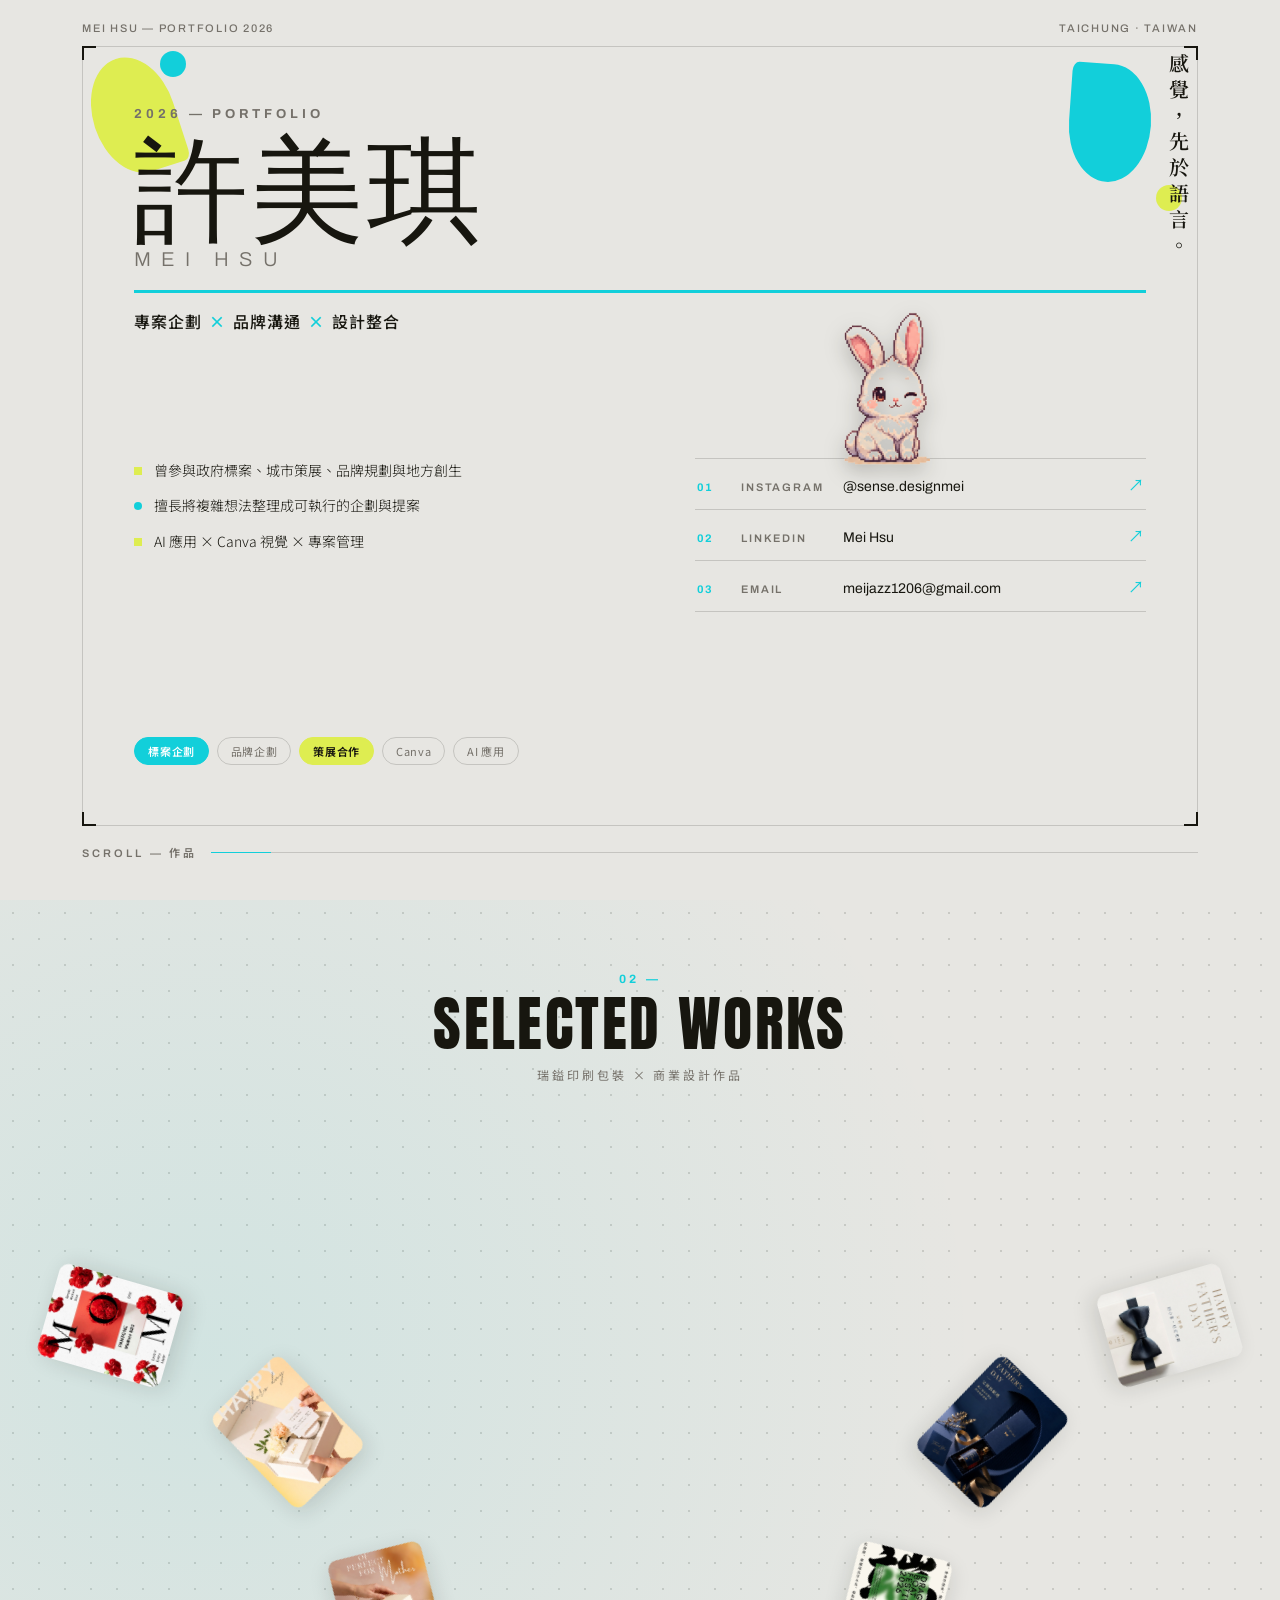
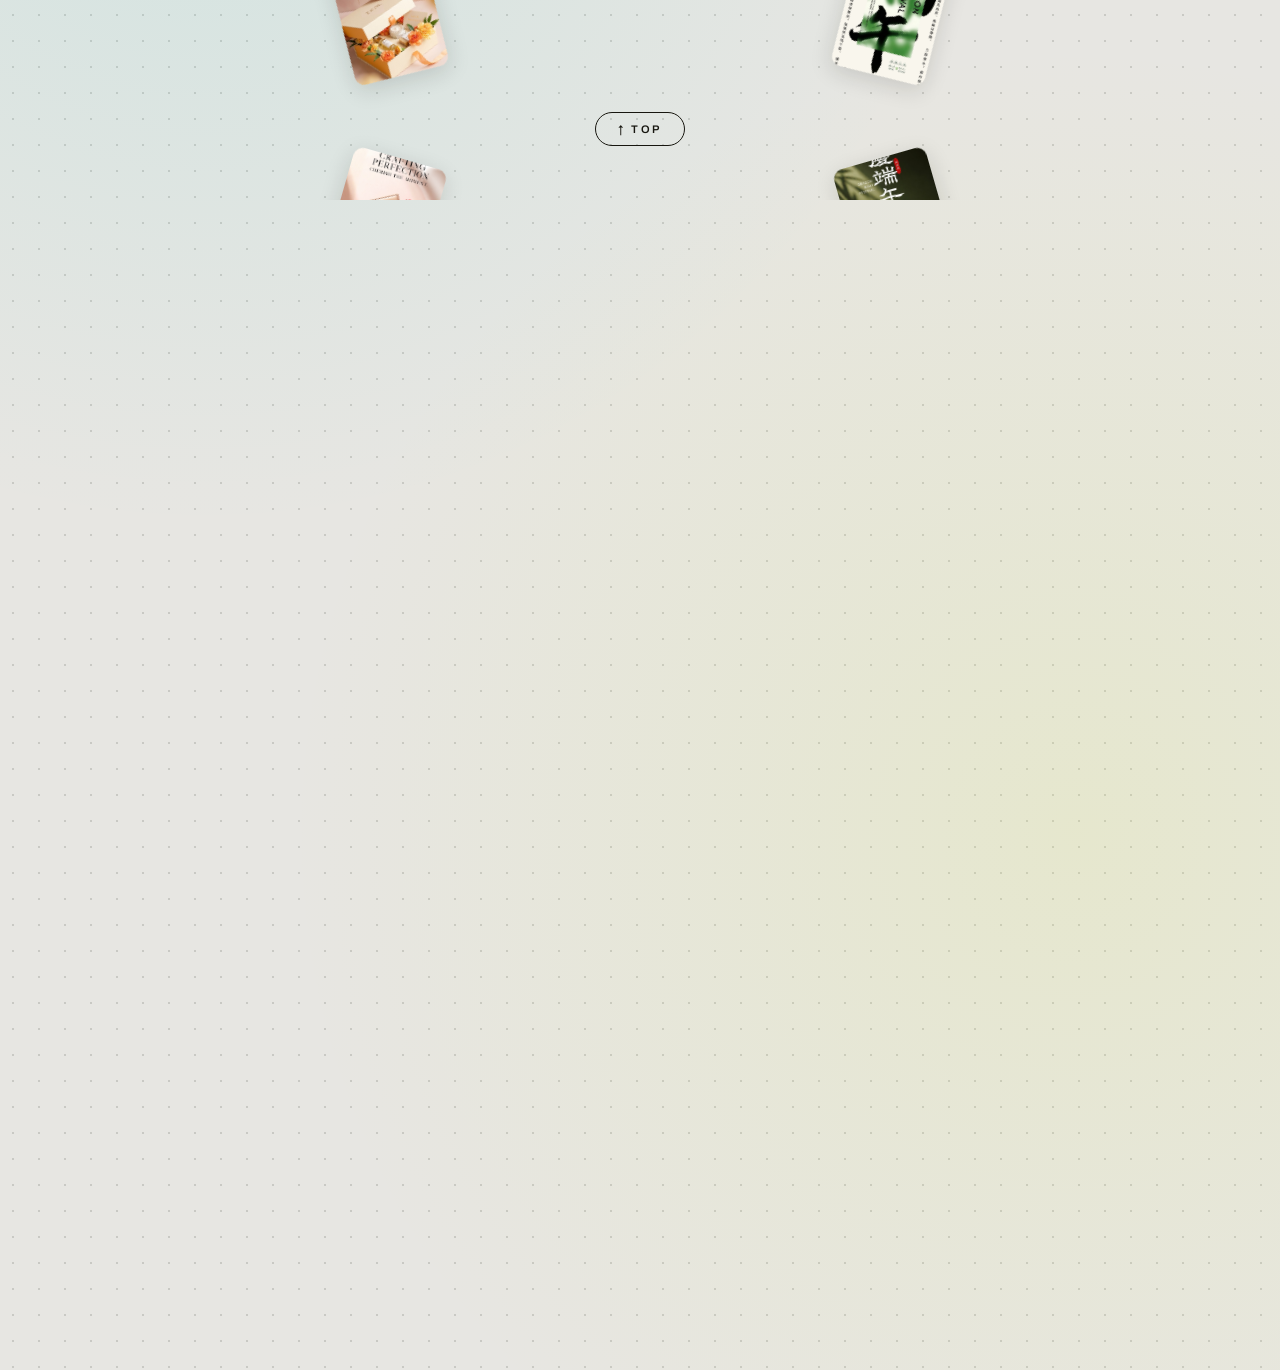
==== index.html @ 4780e1ac "Initial commit: Mei Hsu portfolio site" ====
<!DOCTYPE html>
<html lang="zh-Hant">

<head>
    <meta charset="UTF-8">
    <meta name="viewport" content="width=device-width, initial-scale=1.0">
    <title>Mei Hsu ─ Portfolio 2026</title>
    <link rel="preconnect" href="https://fonts.googleapis.com">
    <link rel="preconnect" href="https://fonts.gstatic.com" crossorigin>
    <link
        href="https://fonts.googleapis.com/css2?family=Anton&family=Archivo:wght@300;400;500;600;700&family=Noto+Sans+TC:wght@300;400;500;700&family=Noto+Serif+TC:wght@500;600;700&display=swap"
        rel="stylesheet">
    <link rel="stylesheet" href="style.css">
</head>

<body>

    <!-- ===== HERO（第一畫布） ===== -->
    <main class="hero" id="top">
        <header class="hero-bar">
            <span>MEI HSU — PORTFOLIO 2026</span>
            <span>TAICHUNG · TAIWAN</span>
        </header>

        <div class="hero-grid">
            <span class="corner tl"></span>
            <span class="corner tr"></span>
            <span class="corner bl"></span>
            <span class="corner br"></span>

            <!-- 左上：逗號造型（青綠） -->
            <div class="hero-deco hero-deco-left">
                <span class="comma comma-lime"></span>
                <span class="comma-dot comma-dot-blue"></span>
            </div>

            <!-- 右上：逗號造型（藍）＋ 直排標語 -->
            <div class="hero-deco hero-deco-right">
                <span class="comma comma-blue"></span>
                <span class="comma-dot comma-dot-lime"></span>
                <span class="hero-vertical">感覺，先於語言。</span>
            </div>

            <div class="hero-head">
                <span class="hero-year">2026 — PORTFOLIO</span>
                <h1 class="hero-name">許美琪</h1>
                <p class="hero-name-en">MEI HSU</p>
                <p class="hero-kicker">專案企劃 <span>×</span> 品牌溝通 <span>×</span> 設計整合</p>
            </div>

            <div class="hero-cols">
                <ul class="hero-bio">
                    <li>曾參與政府標案、城市策展、品牌規劃與地方創生</li>
                    <li>擅長將複雜想法整理成可執行的企劃與提案</li>
                    <li>AI 應用 × Canva 視覺 × 專案管理</li>
                </ul>

                <nav class="hero-links">
                    <a href="https://www.instagram.com/sense.designmei/" target="_blank" rel="noopener">
                        <span class="lk-n">01</span><span class="lk-l">Instagram</span><span class="lk-v">@sense.designmei</span><span class="lk-a">↗</span>
                    </a>
                    <a href="https://www.linkedin.com/in/meijazz-hsu-347386ba/" target="_blank" rel="noopener">
                        <span class="lk-n">02</span><span class="lk-l">LinkedIn</span><span class="lk-v">Mei Hsu</span><span class="lk-a">↗</span>
                    </a>
                    <a href="mailto:meijazz1206@gmail.com">
                        <span class="lk-n">03</span><span class="lk-l">Email</span><span class="lk-v">meijazz1206@gmail.com</span><span class="lk-a">↗</span>
                    </a>
                </nav>
            </div>

            <div class="hero-tagrow">
                <span>標案企劃</span><span>品牌企劃</span><span>策展合作</span><span>Canva</span><span>AI 應用</span>
            </div>
        </div>

        <footer class="hero-scroll">
            <span class="hero-scroll-text">SCROLL — 作品</span>
            <span class="hero-scroll-line"></span>
        </footer>
    </main>

    <!-- ===== 圓點過場疊層 ===== -->
    <div class="dot-overlay" id="dotOverlay" aria-hidden="true">
        <div class="dot-grid" id="dotGrid"></div>
        <div class="dot-caption"><span>SELECTED WORKS</span></div>
    </div>

    <!-- ===== 作品弧形畫布（第二畫布） ===== -->
    <section class="works-stage" id="worksStage">
        <div class="works-pin">
            <div class="works-head">
                <span class="works-idx">02 —</span>
                <h2 class="works-title">SELECTED WORKS</h2>
                <p class="works-sub">瑞鎰印刷包裝 × 商業設計作品</p>
            </div>

            <div class="edge-wheel left" id="wheelLeft">
                <div class="rotor">
                    <div class="work-card" style="--i:0"><img src="assets/works/zayie-labor.jpg" alt="五一勞動節主視覺"></div>
                    <div class="work-card" style="--i:1"><img src="assets/works/zayie-mday-pantone.jpg" alt="母親節主視覺 ─ PANTONE Mother"></div>
                    <div class="work-card" style="--i:2"><img src="assets/works/zayie-mday-a.jpg" alt="母親節禮盒視覺"></div>
                    <div class="work-card" style="--i:3"><img src="assets/works/zayie-mday-b.jpg" alt="母親節禮盒視覺 ─ A Gift of Perfect"></div>
                    <div class="work-card" style="--i:4"><img src="assets/works/zayie-mday-c.jpg" alt="母親節禮盒視覺 ─ Crafting Perfection"></div>
                    <div class="work-card" style="--i:5"><img src="assets/works/zayie-mday-d.jpg" alt="母親節禮盒視覺 ─ Pure Love Dearest Mother"></div>
                    <div class="work-card" style="--i:6"><img src="assets/works/zayie-qixi-a.jpg" alt="七夕情人節 ─ Love is in the Design"></div>
                    <div class="work-card" style="--i:7"><img src="assets/works/zayie-qixi-b.jpg" alt="七夕情人節 ─ Happy Qixi Festival"></div>
                    <div class="work-card" style="--i:8"><img src="assets/works/zayie-qixi-c.jpg" alt="七夕情人節 ─ Love to Go"></div>
                    <div class="work-card" style="--i:9"><img src="assets/works/zayie-qixi-d.jpg" alt="七夕情人節 ─ 插畫禮盒"></div>
                    <div class="work-card" style="--i:10"><img src="assets/works/zayie-qixi-e.jpg" alt="七夕情人節 ─ Gift of Love"></div>
                    <div class="work-card" style="--i:11"><img src="assets/works/zayie-mday-e.jpg" alt="母親節主視覺 ─ Heartfelt Gratitude"></div>
                </div>
            </div>

            <div class="edge-wheel right" id="wheelRight">
                <div class="rotor">
                    <div class="work-card" style="--i:0"><img src="assets/works/zayie-father-a.jpg" alt="父親節主視覺 ─ 插畫版"></div>
                    <div class="work-card" style="--i:1"><img src="assets/works/zayie-father-b.jpg" alt="父親節主視覺 ─ 領結禮盒"></div>
                    <div class="work-card" style="--i:2"><img src="assets/works/zayie-father-c.jpg" alt="父親節主視覺 ─ 深色禮盒"></div>
                    <div class="work-card" style="--i:3"><img src="assets/works/zayie-duanwu-a.jpg" alt="端午節主視覺 ─ 書法版"></div>
                    <div class="work-card" style="--i:4"><img src="assets/works/zayie-duanwu-b.jpg" alt="端午節主視覺 ─ 慶端午"></div>
                    <div class="work-card" style="--i:5"><img src="assets/works/zayie-duanwu-c.jpg" alt="端午節主視覺 ─ 粽形攝影"></div>
                    <div class="work-card" style="--i:6"><img src="assets/works/zayie-slim-a.jpg" alt="減法包裝 ─ SLIM PACKAGING"></div>
                    <div class="work-card" style="--i:7"><img src="assets/works/zayie-g7.jpg" alt="Love in Full Spectrum ─ G7色域校準"></div>
                    <div class="work-card" style="--i:8"><img src="assets/works/zayie-father-d.jpg" alt="父親節主視覺 ─ 父愛如樹"></div>
                    <div class="work-card" style="--i:9"><img src="assets/works/zayie-duanwu-d.jpg" alt="端午節主視覺 ─ ZAYIE 綠意版"></div>
                    <div class="work-card" style="--i:10"><img src="assets/works/zayie-duanwu-e.jpg" alt="端午節主視覺 ─ 粽子攝影"></div>
                    <div class="work-card" style="--i:11"><img src="assets/works/zayie-slim-b.jpg" alt="減法包裝 ─ 雲朵版"></div>
                </div>
            </div>

            <a class="works-top" href="#top">↑ TOP</a>
        </div>
    </section>

    <!-- ===== 作品燈箱 ===== -->
    <div class="card-modal" id="cardModal" aria-hidden="true">
        <div class="card-modal-backdrop" data-close></div>
        <div class="card-modal-inner">
            <button class="card-modal-close" data-close aria-label="Close">✕</button>
            <img class="card-modal-img" id="cardModalImg" src="" alt="">
            <div class="card-modal-text">
                <h3 class="card-modal-title" id="cardModalTitle"></h3>
                <p class="card-modal-meta" id="cardModalMeta"></p>
                <p class="card-modal-desc" id="cardModalDesc"></p>
            </div>
        </div>
    </div>

    <!-- ===== 互動小寵物（可拖曳、自己亂走） ===== -->
    <div id="pet-container" class="pet-container">
        <img src="assets/pet.png" alt="pixel pet" id="pet" draggable="false">
    </div>

    <script src="script.js"></script>
</body>

</html>
---- style.css ----
/* =========================================
   Mei Hsu ─ Portfolio 2026
   風格：現代設計作品集／淺灰中性色＋大字排版＋細線框
   參考：industrial-design portfolio + arc-of-cards
   ========================================= */
:root {
    --paper: #e7e6e2;
    /* 淺暖灰底 */
    --panel: #f2f1ee;
    /* 卡片／面板亮面 */
    --ink: #17160f;
    /* 近黑 */
    --ink-soft: #75716a;
    /* 次要文字 */
    --line: rgba(23, 22, 15, 0.16);
    --line-strong: rgba(23, 22, 15, 0.4);
    --lime: #deed51;
    /* 青檸綠（撞色 A） */
    --blue: #12cfda;
    /* 亮 Tiffany 藍（撞色 B，比參考更亮） */
    --accent: var(--blue);
    --serif: "Noto Serif TC", serif;
    --display: "Anton", sans-serif;
    --sans: "Archivo", "Noto Sans TC", sans-serif;
    --tc: "Noto Sans TC", sans-serif;
}

* {
    box-sizing: border-box;
    margin: 0;
    padding: 0;
}

html {
    scroll-behavior: smooth;
}

body {
    background: var(--paper);
    color: var(--ink);
    font-family: var(--sans);
    font-weight: 400;
    -webkit-font-smoothing: antialiased;
}

::selection {
    background: var(--ink);
    color: var(--paper);
}

/* =========================================
   HERO
   ========================================= */
.hero {
    position: relative;
    min-height: 100vh;
    max-width: 1180px;
    margin: 0 auto;
    padding: 22px 32px 40px;
    display: flex;
    flex-direction: column;
}

.hero-bar {
    display: flex;
    justify-content: space-between;
    font-size: 11px;
    font-weight: 500;
    letter-spacing: 0.16em;
    color: var(--ink-soft);
    padding-bottom: 12px;
}

/* 中央網格框 + 四角括號 */
.hero-grid {
    position: relative;
    flex: 1;
    border: 1px solid var(--line);
    padding: clamp(24px, 5vw, 60px) clamp(20px, 4vw, 52px);
    display: flex;
    flex-direction: column;
    justify-content: space-between;
    gap: 40px;
}

.corner {
    position: absolute;
    width: 14px;
    height: 14px;
    border: 2px solid var(--ink);
}

.corner.tl { top: -1px; left: -1px; border-right: none; border-bottom: none; }
.corner.tr { top: -1px; right: -1px; border-left: none; border-bottom: none; }
.corner.bl { bottom: -1px; left: -1px; border-right: none; border-top: none; }
.corner.br { bottom: -1px; right: -1px; border-left: none; border-top: none; }

.hero-head,
.hero-cols,
.hero-tagrow {
    position: relative;
    z-index: 1;
}

/* ===== 左上／右上：逗號造型裝飾群 ===== */
.hero-deco {
    position: absolute;
    top: 0;
    width: clamp(140px, 20vw, 260px);
    height: clamp(160px, 24vh, 280px);
    z-index: 0;
    pointer-events: none;
}

.hero-deco-left {
    left: 0;
}

.hero-deco-right {
    right: 0;
}

.hero-vertical {
    position: absolute;
    top: 6px;
    right: 4px;
    writing-mode: vertical-rl;
    white-space: nowrap;
    font-family: var(--serif);
    font-weight: 600;
    font-size: clamp(15px, 1.6vw, 20px);
    letter-spacing: 0.3em;
    color: var(--ink);
    z-index: 3;
}

/* 逗號主體：圓頭＋尾巴收尖的淚滴形 */
.comma {
    position: absolute;
    width: clamp(46px, 6.5vw, 82px);
    height: clamp(66px, 9.5vw, 118px);
    border-radius: 50% 50% 8% 50%;
}

.comma-lime {
    top: 4%;
    left: 4%;
    background: var(--lime);
    transform: rotate(-18deg);
}

.comma-blue {
    top: 8%;
    right: 18%;
    background: var(--blue);
    transform: rotate(184deg);
}

/* 小圓點（呼應逗號／引號的伴隨小點） */
.comma-dot {
    position: absolute;
    width: clamp(16px, 2.4vw, 26px);
    height: clamp(16px, 2.4vw, 26px);
    border-radius: 50%;
}

.comma-dot-blue {
    top: 2%;
    left: 30%;
    background: var(--blue);
}

.comma-dot-lime {
    top: 64%;
    right: 6%;
    background: var(--lime);
}

/* 大字標題區 */
.hero-head {
    position: relative;
}

.hero-year {
    display: block;
    font-size: 13px;
    font-weight: 700;
    letter-spacing: 0.3em;
    color: var(--ink-soft);
    margin-bottom: 10px;
}

.hero-name {
    font-family: var(--display);
    font-weight: 400;
    font-size: clamp(38px, 9vw, 114px);
    line-height: 0.9;
    letter-spacing: 0.02em;
}

.hero-name-en {
    margin-top: 14px;
    font-family: var(--sans);
    font-weight: 300;
    font-size: clamp(14px, 2vw, 20px);
    letter-spacing: 0.5em;
    color: var(--ink-soft);
}

.hero-kicker {
    margin-top: 20px;
    padding-top: 16px;
    border-top: 3px solid var(--blue);
    font-family: var(--tc);
    font-size: clamp(13px, 1.6vw, 16px);
    font-weight: 500;
    letter-spacing: 0.06em;
    color: var(--ink);
}

.hero-kicker span {
    color: var(--blue);
    font-weight: 700;
    margin: 0 2px;
}

/* 中段兩欄：簡介 + 連結 */
.hero-cols {
    display: grid;
    grid-template-columns: 1.1fr 1fr;
    gap: clamp(24px, 5vw, 72px);
    align-items: start;
}

.hero-bio {
    list-style: none;
    display: flex;
    flex-direction: column;
    gap: 11px;
    font-family: var(--tc);
}

.hero-bio li {
    position: relative;
    padding-left: 20px;
    font-size: 14px;
    font-weight: 300;
    line-height: 1.75;
}

.hero-bio li::before {
    content: "";
    position: absolute;
    left: 0;
    top: 9px;
    width: 8px;
    height: 8px;
    background: var(--lime);
}

.hero-bio li:nth-child(even)::before {
    background: var(--blue);
    border-radius: 50%;
}

.hero-links {
    display: flex;
    flex-direction: column;
    border-top: 1px solid var(--line);
}

.hero-links a {
    display: grid;
    grid-template-columns: 34px 92px 1fr auto;
    align-items: baseline;
    gap: 10px;
    padding: 13px 2px;
    border-bottom: 1px solid var(--line);
    text-decoration: none;
    color: var(--ink);
    transition: padding-left 0.18s ease, background 0.18s ease;
}

.hero-links a:hover {
    padding-left: 10px;
    background: var(--lime);
}

.lk-n {
    font-size: 11px;
    font-weight: 700;
    color: var(--blue);
    letter-spacing: 0.1em;
}

.lk-l {
    font-size: 11px;
    font-weight: 600;
    letter-spacing: 0.18em;
    text-transform: uppercase;
    color: var(--ink-soft);
}

.lk-v {
    font-size: 14px;
    font-weight: 400;
}

.lk-a {
    color: var(--blue);
    transition: transform 0.18s ease;
}

.hero-links a:hover .lk-a {
    transform: translate(3px, -3px);
}

/* 底部標籤列 */
.hero-tagrow {
    display: flex;
    flex-wrap: wrap;
    gap: 8px;
    font-family: var(--tc);
}

.hero-tagrow span {
    font-size: 11px;
    letter-spacing: 0.06em;
    color: var(--ink-soft);
    border: 1px solid var(--line);
    border-radius: 100px;
    padding: 5px 13px;
}

.hero-tagrow span:nth-child(1) {
    background: var(--blue);
    border-color: var(--blue);
    color: #fff;
    font-weight: 600;
}

.hero-tagrow span:nth-child(3) {
    background: var(--lime);
    border-color: var(--lime);
    color: var(--ink);
    font-weight: 600;
}

/* SCROLL 提示 */
.hero-scroll {
    display: flex;
    align-items: center;
    gap: 14px;
    padding-top: 18px;
}

.hero-scroll-text {
    font-size: 11px;
    font-weight: 600;
    letter-spacing: 0.28em;
    color: var(--ink-soft);
}

.hero-scroll-line {
    flex: 1;
    height: 1px;
    background: var(--line);
    position: relative;
    overflow: hidden;
}

.hero-scroll-line::after {
    content: "";
    position: absolute;
    inset: 0;
    width: 60px;
    background: var(--blue);
    animation: scrollSlide 2s ease-in-out infinite;
}

@keyframes scrollSlide {
    0% { transform: translateX(-60px); }
    100% { transform: translateX(60vw); }
}

@media (max-width: 720px) {
    .hero-cols { grid-template-columns: 1fr; gap: 28px; }
    .hero-meta { flex-direction: column; align-items: flex-start; }
    .hero-role { text-align: left; }
}

/* =========================================
   圓點過場疊層（單色墨點）
   --p：捲動進度 0~1，由 script.js 寫入
   ========================================= */
.dot-overlay {
    --p: 0;
    position: fixed;
    inset: 0;
    z-index: 40;
    pointer-events: none;
    overflow: hidden;
    display: flex;
    align-items: center;
    justify-content: center;
}

.dot-grid {
    position: absolute;
    inset: 0;
    display: grid;
    grid-template-columns: repeat(var(--cols, 14), 1fr);
    grid-template-rows: repeat(var(--rows, 24), 1fr);
    gap: 3px;
    padding: 3px;
}

.pixel-dot {
    background: var(--blue);
    border-radius: 50%;
    opacity: clamp(0,
            calc(clamp(0, calc((var(--p) - var(--t) * 0.4) * 9), 1) - clamp(0, calc((var(--p) - 0.75 - var(--t) * 0.08) * 5), 1)),
            1);
    transform: scale(clamp(0, calc((var(--p) - var(--t) * 0.4) * 11), 1));
    will-change: opacity, transform;
}

.dot-caption {
    position: relative;
    z-index: 2;
    font-family: var(--display);
    font-size: clamp(20px, 4vw, 34px);
    letter-spacing: 0.14em;
    text-transform: uppercase;
    color: var(--ink);
    opacity: clamp(0,
            calc(clamp(0, calc((var(--p) - 0.3) * 6), 1) - clamp(0, calc((var(--p) - 0.85) * 12), 1)),
            1);
}

/* =========================================
   作品弧形畫布
   --rot-l / --rot-r / --rise 由 script.js 寫入
   ========================================= */
.works-stage {
    --rot-l: 0deg;
    --rot-r: 0deg;
    position: relative;
    width: 100%;
    min-height: 230vh;
    z-index: 41;
    background-color: var(--paper);
    /* 底紋：細點網格 + 極淡撞色暈染，避免背景過素 */
    background-image:
        radial-gradient(circle at 16% 22%, rgba(18, 207, 218, 0.10), transparent 40%),
        radial-gradient(circle at 84% 74%, rgba(222, 237, 81, 0.14), transparent 42%),
        radial-gradient(rgba(23, 22, 15, 0.14) 1.4px, transparent 1.4px);
    background-size: auto, auto, 26px 26px;
}

.works-pin {
    position: sticky;
    top: 0;
    height: 100vh;
    overflow: hidden;
}

.works-head {
    position: absolute;
    top: 8vh;
    left: 0;
    right: 0;
    text-align: center;
    z-index: 3;
}

.works-idx {
    display: block;
    font-size: 12px;
    font-weight: 700;
    letter-spacing: 0.3em;
    color: var(--blue);
    margin-bottom: 8px;
}

.works-title {
    font-family: var(--display);
    font-weight: 400;
    font-size: clamp(30px, 6vw, 60px);
    letter-spacing: 0.04em;
    text-transform: uppercase;
    line-height: 1;
}

.works-sub {
    margin-top: 12px;
    font-family: var(--tc);
    font-size: 12px;
    letter-spacing: 0.24em;
    color: var(--ink-soft);
}

/* 圓心貼左右邊緣偏下；--rise 隨捲動上抬 */
.edge-wheel {
    position: absolute;
    top: 90%;
    width: 0;
    height: 0;
    transform: translateY(var(--rise, 0px));
}

.edge-wheel.left { left: 0; --c: 5.5; }
.edge-wheel.right { right: 0; --c: 5.5; }

.rotor {
    position: absolute;
    top: 0;
    left: 0;
    will-change: transform;
}

.edge-wheel.left .rotor { transform: rotate(var(--rot-l)); }
.edge-wheel.right .rotor { transform: rotate(var(--rot-r)); }

/* 卡片繞圓心排列 */
.work-card {
    --gap: 30deg;
    --R: clamp(200px, 58vw, 400px);
    position: absolute;
    width: 96px;
    height: 128px;
    margin: -64px -48px;
    cursor: pointer;
}

.edge-wheel.left .work-card {
    transform: rotate(calc((var(--i) - var(--c)) * var(--gap))) translateX(var(--R));
}

.edge-wheel.right .work-card {
    transform: rotate(calc((var(--c) - var(--i)) * var(--gap))) translateX(calc(-1 * var(--R)));
}

.work-card img {
    width: 100%;
    height: 100%;
    object-fit: cover;
    background: var(--panel);
    border-radius: 10px;
    box-shadow: 0 6px 22px rgba(23, 22, 15, 0.14);
    transition: transform 0.24s cubic-bezier(0.2, 0.8, 0.2, 1), box-shadow 0.24s ease;
}

.work-card:hover {
    z-index: 5;
}

.work-card:hover img {
    transform: scale(2.7);
    box-shadow: 0 18px 50px rgba(23, 22, 15, 0.32);
}

.works-top {
    position: absolute;
    bottom: 6vh;
    left: 0;
    right: 0;
    width: max-content;
    margin: 0 auto;
    z-index: 3;
    font-size: 11px;
    font-weight: 600;
    letter-spacing: 0.24em;
    color: var(--ink);
    text-decoration: none;
    padding: 10px 22px;
    border: 1px solid var(--ink);
    border-radius: 100px;
    transition: all 0.15s ease;
}

.works-top:hover {
    background: var(--blue);
    border-color: var(--blue);
    color: #fff;
}

/* =========================================
   作品燈箱
   ========================================= */
.card-modal {
    position: fixed;
    inset: 0;
    z-index: 300;
    display: flex;
    align-items: center;
    justify-content: center;
    padding: 24px;
    opacity: 0;
    visibility: hidden;
    transition: opacity 0.2s ease, visibility 0.2s ease;
}

.card-modal.open {
    opacity: 1;
    visibility: visible;
}

.card-modal-backdrop {
    position: absolute;
    inset: 0;
    background: rgba(23, 22, 15, 0.62);
    backdrop-filter: blur(3px);
    cursor: pointer;
}

.card-modal-inner {
    position: relative;
    z-index: 1;
    display: flex;
    flex-direction: column;
    gap: 16px;
    max-width: 380px;
    max-height: 88vh;
    overflow-y: auto;
    background: var(--panel);
    padding: 16px 16px 24px;
    border-radius: 12px;
}

.card-modal-close {
    position: absolute;
    top: 10px;
    right: 10px;
    z-index: 2;
    width: 32px;
    height: 32px;
    border: none;
    background: var(--ink);
    color: var(--paper);
    font-size: 13px;
    cursor: pointer;
    border-radius: 50%;
}

.card-modal-img {
    width: 100%;
    border-radius: 8px;
}

.card-modal-title {
    font-family: var(--tc);
    font-size: 20px;
    font-weight: 700;
    letter-spacing: 0.04em;
}

.card-modal-meta {
    margin-top: 6px;
    font-size: 11px;
    font-weight: 600;
    letter-spacing: 0.18em;
    text-transform: uppercase;
    color: var(--ink-soft);
}

.card-modal-desc {
    margin-top: 12px;
    font-family: var(--tc);
    font-size: 13px;
    font-weight: 300;
    line-height: 2;
    color: var(--ink-soft);
    white-space: pre-line;
}

/* =========================================
   互動小寵物（可拖曳、自己亂走）
   ========================================= */
.pet-container {
    position: fixed;
    z-index: 500;
    left: 0;
    top: 0;
    pointer-events: none;
}

#pet {
    position: fixed;
    width: 96px;
    height: auto;
    pointer-events: auto;
    cursor: grab;
    filter: drop-shadow(0 6px 10px rgba(23, 22, 15, 0.25));
    left: 50%;
    top: 80%;
    transform: translate(-50%, -50%);
    transition: transform 0.15s ease;
}

#pet:active {
    cursor: grabbing;
}

@media (max-width: 600px) {
    #pet { width: 72px; }
}

/* =========================================
   降低動態偏好
   ========================================= */
@media (prefers-reduced-motion: reduce) {
    .dot-overlay { display: none; }
    .hero-scroll-line::after { animation: none; }
    html { scroll-behavior: auto; }
}
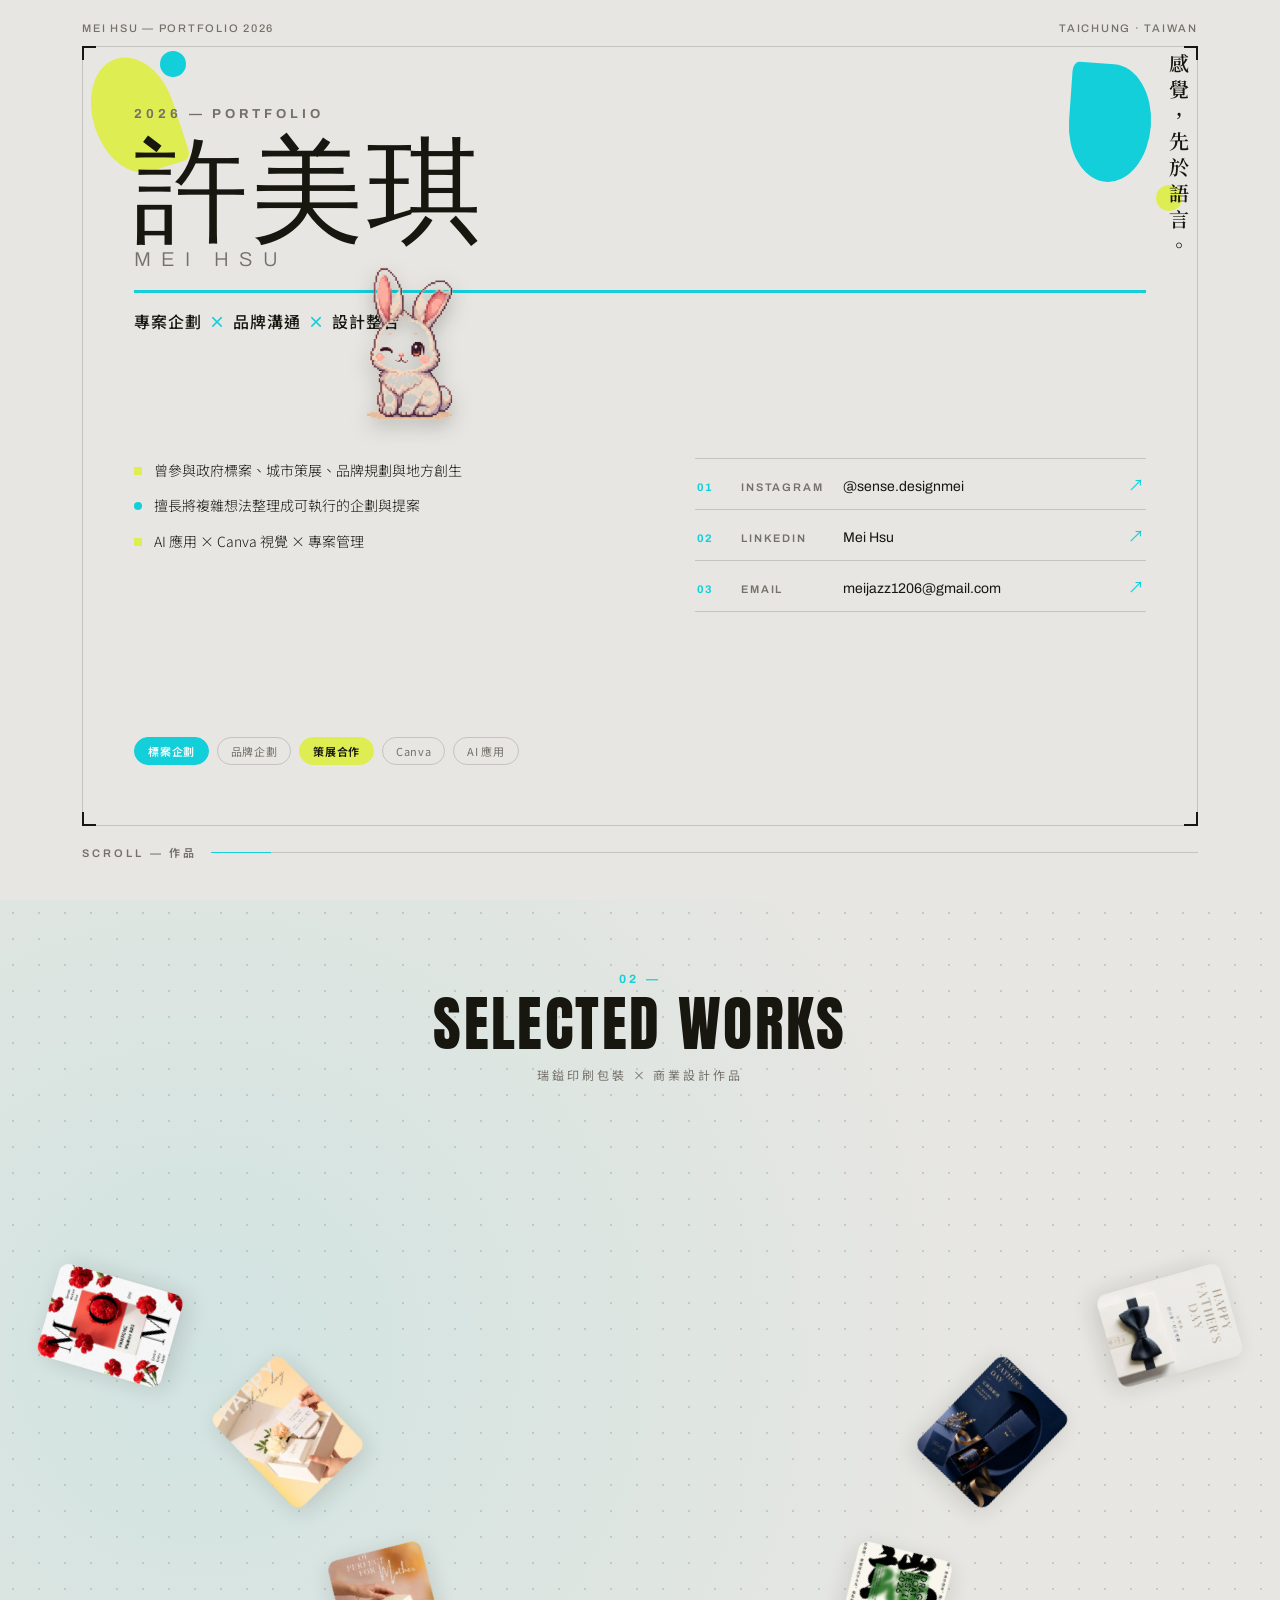
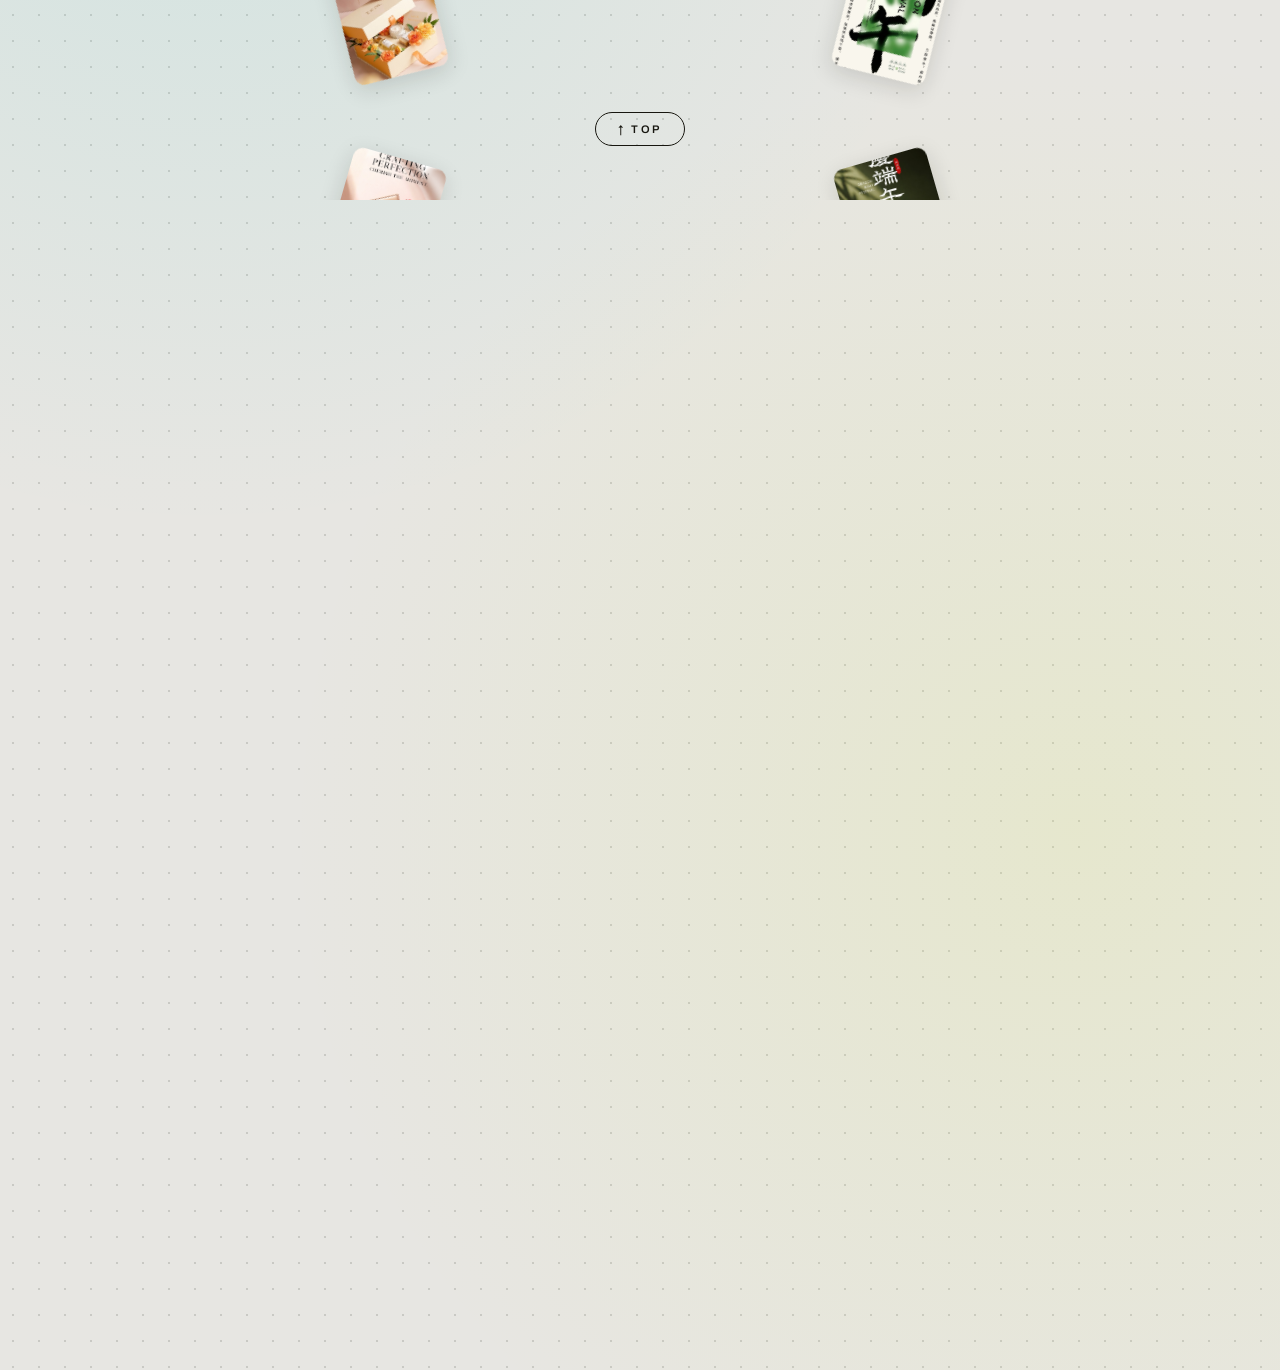
==== commit 7b18b21b: "Obfuscate email address to reduce scraper/spam exposure" ====
--- a/index.html
+++ b/index.html
@@ -62,8 +62,8 @@
                     <a href="https://www.linkedin.com/in/meijazz-hsu-347386ba/" target="_blank" rel="noopener">
                         <span class="lk-n">02</span><span class="lk-l">LinkedIn</span><span class="lk-v">Mei Hsu</span><span class="lk-a">↗</span>
                     </a>
-                    <a href="mailto:meijazz1206@gmail.com">
-                        <span class="lk-n">03</span><span class="lk-l">Email</span><span class="lk-v">meijazz1206@gmail.com</span><span class="lk-a">↗</span>
+                    <a href="#" id="emailLink">
+                        <span class="lk-n">03</span><span class="lk-l">Email</span><span class="lk-v" id="emailText">載入中…</span><span class="lk-a">↗</span>
                     </a>
                 </nav>
             </div>
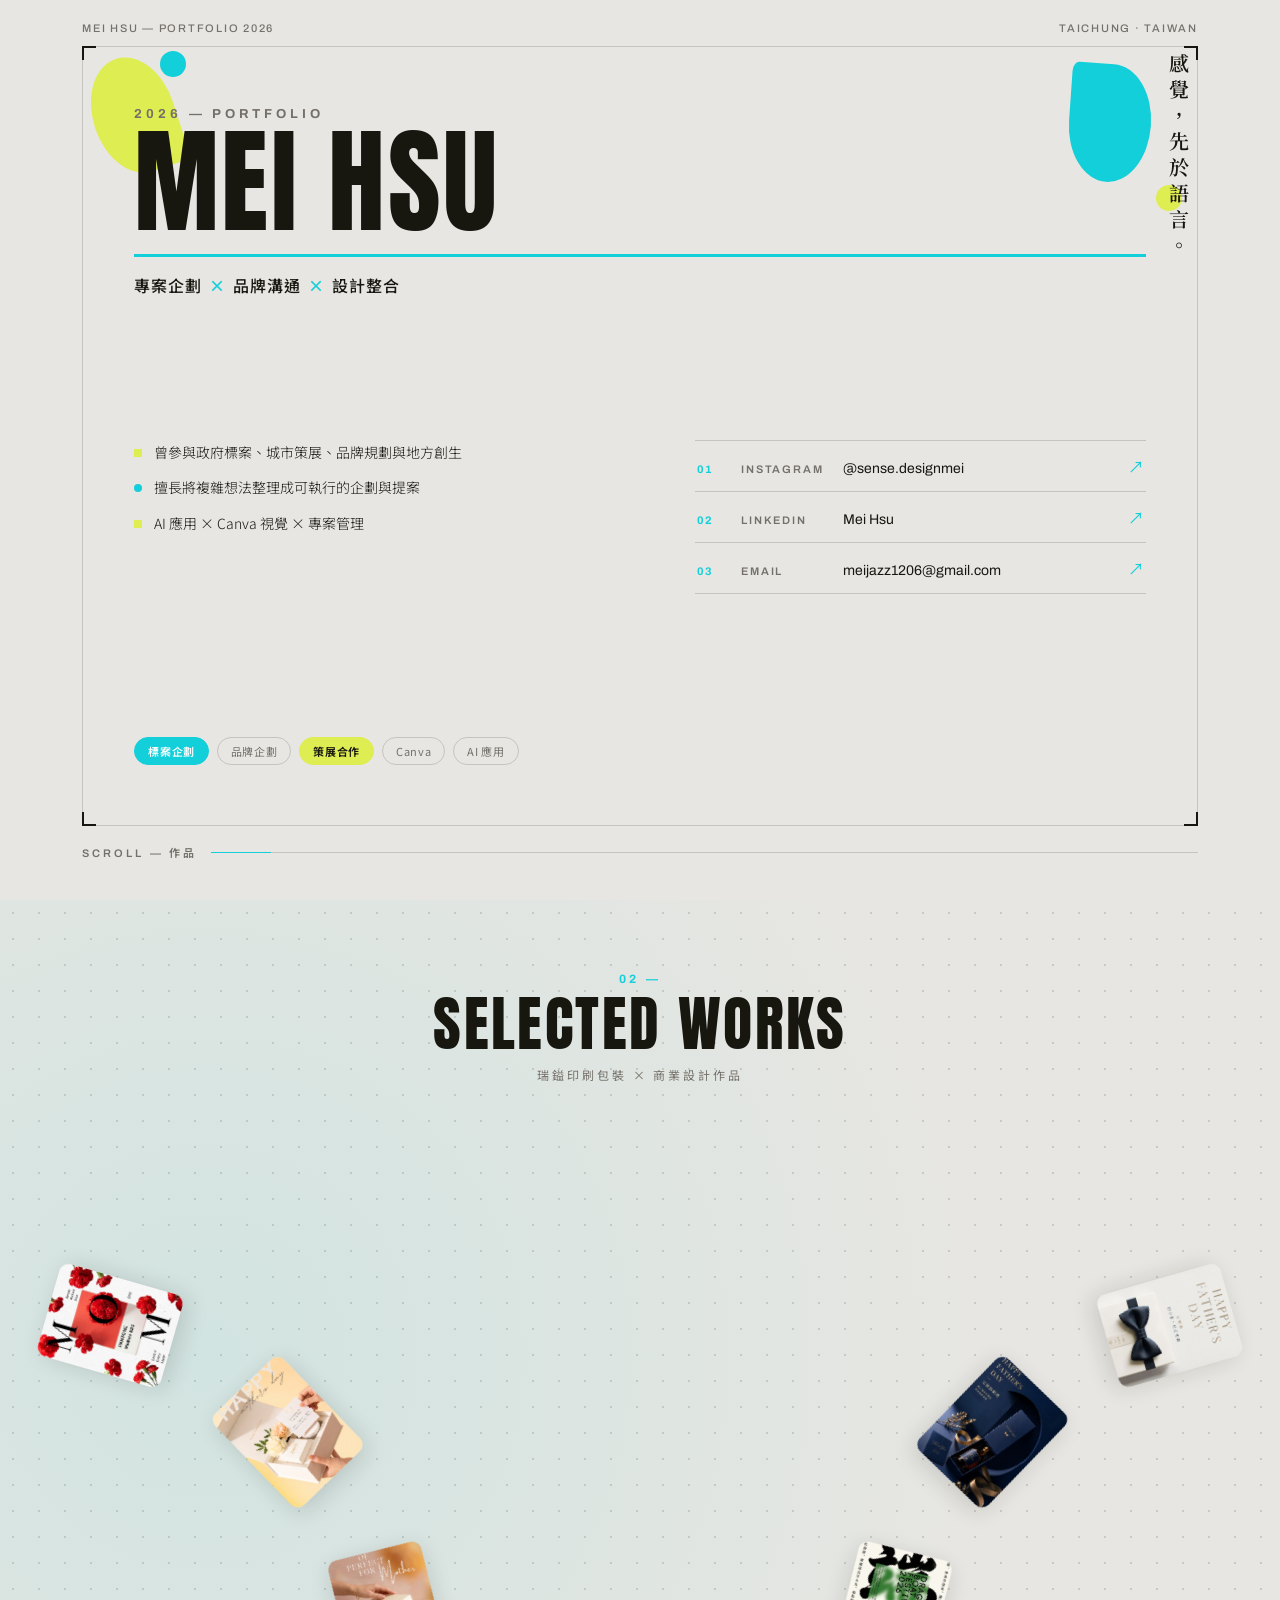
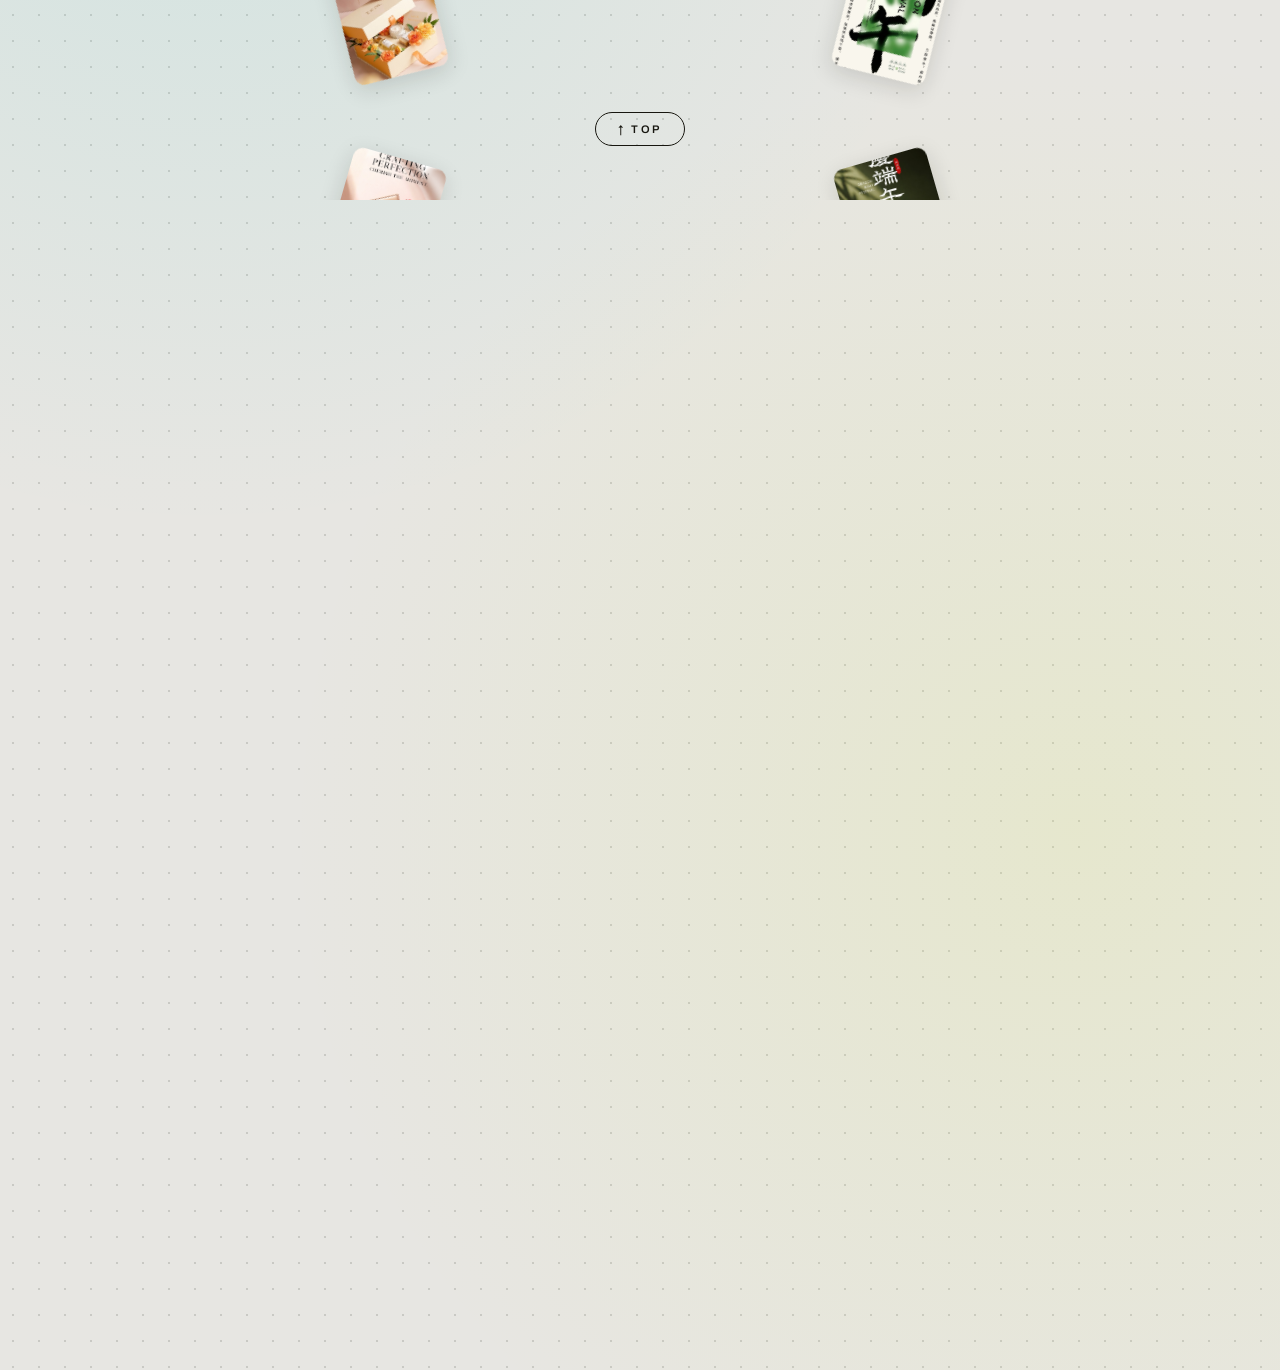
==== commit 4a8a5497: "Remove Chinese full name and pixel pet feature" ====
--- a/index.html
+++ b/index.html
@@ -43,8 +43,7 @@
 
             <div class="hero-head">
                 <span class="hero-year">2026 — PORTFOLIO</span>
-                <h1 class="hero-name">許美琪</h1>
-                <p class="hero-name-en">MEI HSU</p>
+                <h1 class="hero-name">MEI HSU</h1>
                 <p class="hero-kicker">專案企劃 <span>×</span> 品牌溝通 <span>×</span> 設計整合</p>
             </div>
 
@@ -146,11 +145,6 @@
         </div>
     </div>
 
-    <!-- ===== 互動小寵物（可拖曳、自己亂走） ===== -->
-    <div id="pet-container" class="pet-container">
-        <img src="assets/pet.png" alt="pixel pet" id="pet" draggable="false">
-    </div>
-
     <script src="script.js"></script>
 </body>
 
--- a/style.css
+++ b/style.css
@@ -198,15 +198,6 @@
     letter-spacing: 0.02em;
 }
 
-.hero-name-en {
-    margin-top: 14px;
-    font-family: var(--sans);
-    font-weight: 300;
-    font-size: clamp(14px, 2vw, 20px);
-    letter-spacing: 0.5em;
-    color: var(--ink-soft);
-}
-
 .hero-kicker {
     margin-top: 20px;
     padding-top: 16px;
@@ -675,38 +666,6 @@
 }
 
 /* =========================================
-   互動小寵物（可拖曳、自己亂走）
-   ========================================= */
-.pet-container {
-    position: fixed;
-    z-index: 500;
-    left: 0;
-    top: 0;
-    pointer-events: none;
-}
-
-#pet {
-    position: fixed;
-    width: 96px;
-    height: auto;
-    pointer-events: auto;
-    cursor: grab;
-    filter: drop-shadow(0 6px 10px rgba(23, 22, 15, 0.25));
-    left: 50%;
-    top: 80%;
-    transform: translate(-50%, -50%);
-    transition: transform 0.15s ease;
-}
-
-#pet:active {
-    cursor: grabbing;
-}
-
-@media (max-width: 600px) {
-    #pet { width: 72px; }
-}
-
-/* =========================================
    降低動態偏好
    ========================================= */
 @media (prefers-reduced-motion: reduce) {
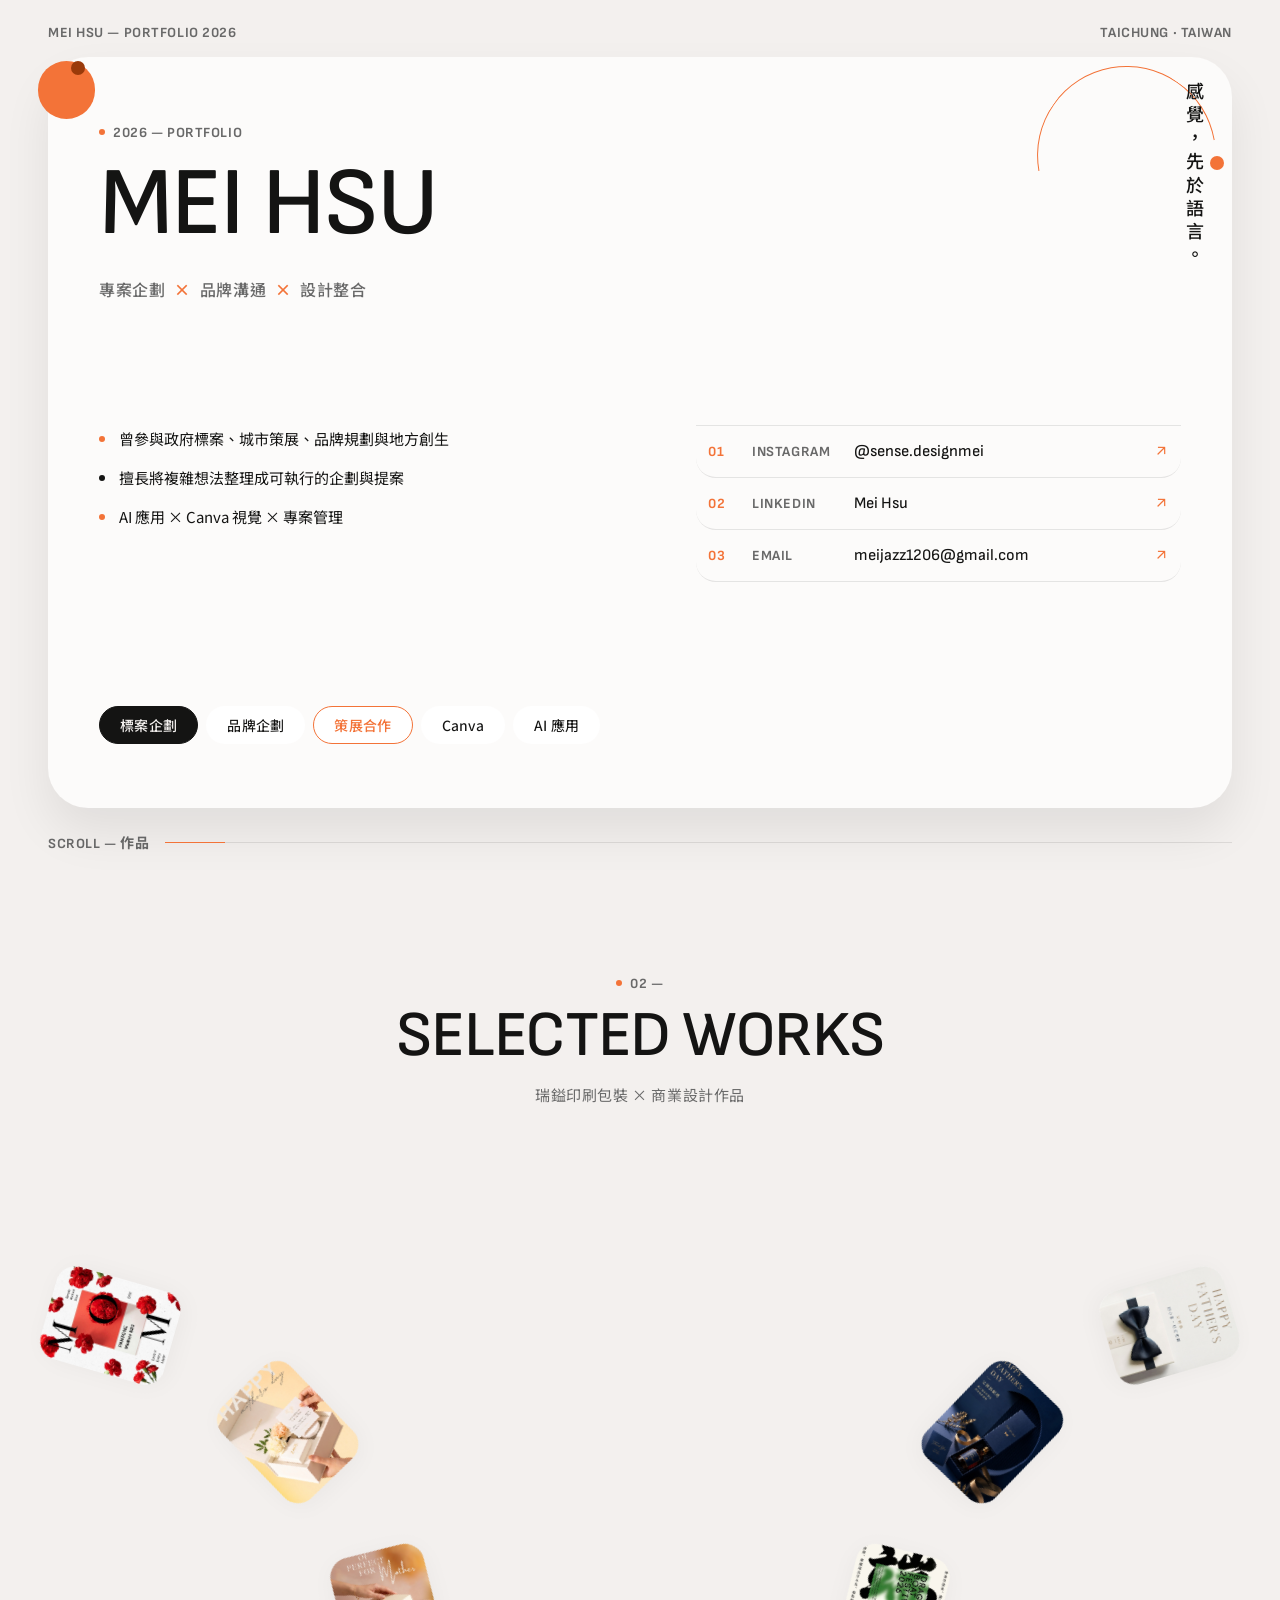
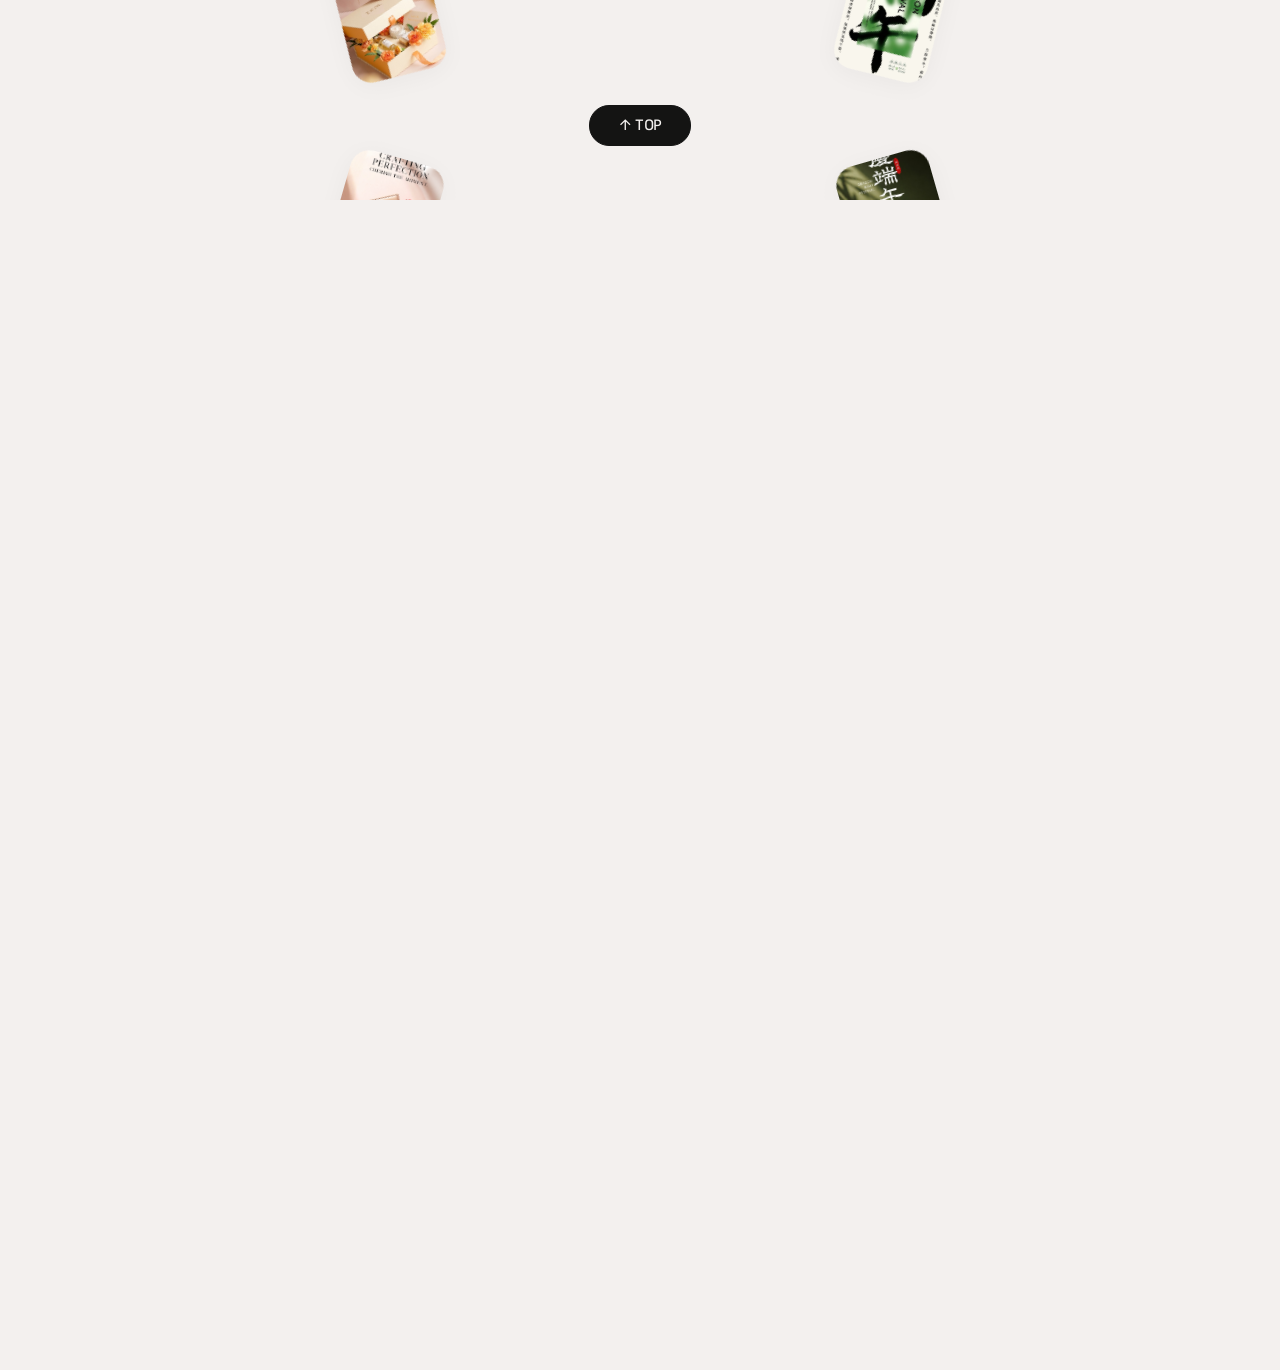
==== commit 84d50aad: "Switch to Mastercard-inspired design system Replace the cool-grey + lime/Tiffany-blue clash palette " ====
--- a/index.html
+++ b/index.html
@@ -8,7 +8,7 @@
     <link rel="preconnect" href="https://fonts.googleapis.com">
     <link rel="preconnect" href="https://fonts.gstatic.com" crossorigin>
     <link
-        href="https://fonts.googleapis.com/css2?family=Anton&family=Archivo:wght@300;400;500;600;700&family=Noto+Sans+TC:wght@300;400;500;700&family=Noto+Serif+TC:wght@500;600;700&display=swap"
+        href="https://fonts.googleapis.com/css2?family=Sofia+Sans:wght@400;450;500;700&family=Noto+Sans+TC:wght@400;500;700&display=swap"
         rel="stylesheet">
     <link rel="stylesheet" href="style.css">
 </head>
--- a/style.css
+++ b/style.css
@@ -1,28 +1,47 @@
 /* =========================================
    Mei Hsu ─ Portfolio 2026
-   風格：現代設計作品集／淺灰中性色＋大字排版＋細線框
-   參考：industrial-design portfolio + arc-of-cards
+   風格：暖奶油底 × 圓角語言 × 單一字型系統
+   Token 來源：awesome-claude-design/design-md/mastercard.DESIGN.md
+   舊版（淺灰底＋青檸／Tiffany 藍撞色＋Anton）存於 style-hybrid.css，
+   更早的原始版本在 git 歷史裡。
    ========================================= */
 :root {
-    --paper: #e7e6e2;
-    /* 淺暖灰底 */
-    --panel: #f2f1ee;
-    /* 卡片／面板亮面 */
-    --ink: #17160f;
-    /* 近黑 */
-    --ink-soft: #75716a;
-    /* 次要文字 */
-    --line: rgba(23, 22, 15, 0.16);
-    --line-strong: rgba(23, 22, 15, 0.4);
-    --lime: #deed51;
-    /* 青檸綠（撞色 A） */
-    --blue: #12cfda;
-    /* 亮 Tiffany 藍（撞色 B，比參考更亮） */
-    --accent: var(--blue);
-    --serif: "Noto Serif TC", serif;
-    --display: "Anton", sans-serif;
-    --sans: "Archivo", "Noto Sans TC", sans-serif;
+    /* ---- 表面 ---- */
+    --paper: #f3f0ee;
+    /* Canvas Cream：頁面底色，不用純白也不用原本的冷灰 */
+    --panel: #fcfbfa;
+    /* Lifted Cream：紙上紙 */
+    --white: #ffffff;
+
+    /* ---- 文字 ---- */
+    --ink: #141413;
+    /* 暖黑，非純黑 */
+    --ink-soft: #696969;
+    --line: rgba(20, 20, 19, 0.10);
+    --line-strong: rgba(20, 20, 19, 0.28);
+
+    /* ---- 強調 ---- */
+    --orange: #f37338;
+    /* Orange Light：裝飾、軌跡弧線、注意力提示 */
+    --signal: #cf4500;
+    /* Signal Orange：只給法遵／同意，此頁不用 */
+    --clay: #9a3a0a;
+    --link: #3860be;
+    --accent: var(--orange);
+
+    /* ---- 字型（單一字型系統，中文才另接）---- */
+    --display: "Sofia Sans", sans-serif;
+    --sans: "Sofia Sans", "Noto Sans TC", sans-serif;
     --tc: "Noto Sans TC", sans-serif;
+
+    /* ---- 圓角（刻意跳過 8–16px）---- */
+    --r-btn: 20px;
+    --r-frame: 40px;
+    --r-pill: 999px;
+
+    /* ---- 陰影 ---- */
+    --e1: rgba(0, 0, 0, 0.04) 0 4px 24px 0;
+    --e2: rgba(0, 0, 0, 0.08) 0 24px 48px 0;
 }
 
 * {
@@ -39,7 +58,8 @@
     background: var(--paper);
     color: var(--ink);
     font-family: var(--sans);
-    font-weight: 400;
+    font-weight: 450;
+    /* 450 是這套系統的靈魂，不要改成 400 */
     -webkit-font-smoothing: antialiased;
 }
 
@@ -54,9 +74,9 @@
 .hero {
     position: relative;
     min-height: 100vh;
-    max-width: 1180px;
+    max-width: 1280px;
     margin: 0 auto;
-    padding: 22px 32px 40px;
+    padding: 24px 48px 48px;
     display: flex;
     flex-direction: column;
 }
@@ -64,36 +84,33 @@
 .hero-bar {
     display: flex;
     justify-content: space-between;
-    font-size: 11px;
-    font-weight: 500;
-    letter-spacing: 0.16em;
-    color: var(--ink-soft);
-    padding-bottom: 12px;
-}
-
-/* 中央網格框 + 四角括號 */
+    font-size: 14px;
+    font-weight: 700;
+    letter-spacing: 0.56px;
+    text-transform: uppercase;
+    color: var(--ink-soft);
+    padding-bottom: 16px;
+}
+
+/* 原本的細線框＋四角括號改成 40px 圓角面板：mastercard 沒有硬邊框語言 */
 .hero-grid {
     position: relative;
     flex: 1;
-    border: 1px solid var(--line);
-    padding: clamp(24px, 5vw, 60px) clamp(20px, 4vw, 52px);
+    background: var(--panel);
+    border: 0;
+    border-radius: var(--r-frame);
+    box-shadow: var(--e2);
+    padding: clamp(32px, 5vw, 64px) clamp(24px, 4vw, 64px);
     display: flex;
     flex-direction: column;
     justify-content: space-between;
-    gap: 40px;
-}
-
+    gap: 48px;
+}
+
+/* 四角括號在這套語言裡不成立，隱藏 */
 .corner {
-    position: absolute;
-    width: 14px;
-    height: 14px;
-    border: 2px solid var(--ink);
-}
-
-.corner.tl { top: -1px; left: -1px; border-right: none; border-bottom: none; }
-.corner.tr { top: -1px; right: -1px; border-left: none; border-bottom: none; }
-.corner.bl { bottom: -1px; left: -1px; border-right: none; border-top: none; }
-.corner.br { bottom: -1px; right: -1px; border-left: none; border-top: none; }
+    display: none;
+}
 
 .hero-head,
 .hero-cols,
@@ -102,7 +119,7 @@
     z-index: 1;
 }
 
-/* ===== 左上／右上：逗號造型裝飾群 ===== */
+/* ===== 裝飾群：逗號改成圓形，呼應圓形人像語言 ===== */
 .hero-deco {
     position: absolute;
     top: 0;
@@ -112,68 +129,71 @@
     pointer-events: none;
 }
 
-.hero-deco-left {
-    left: 0;
-}
-
-.hero-deco-right {
-    right: 0;
-}
+.hero-deco-left { left: 0; }
+.hero-deco-right { right: 0; }
 
 .hero-vertical {
     position: absolute;
-    top: 6px;
-    right: 4px;
+    top: 24px;
+    right: 24px;
     writing-mode: vertical-rl;
     white-space: nowrap;
-    font-family: var(--serif);
-    font-weight: 600;
-    font-size: clamp(15px, 1.6vw, 20px);
+    font-family: var(--tc);
+    font-weight: 500;
+    font-size: clamp(14px, 1.5vw, 18px);
     letter-spacing: 0.3em;
     color: var(--ink);
     z-index: 3;
 }
 
-/* 逗號主體：圓頭＋尾巴收尖的淚滴形 */
+/* 圓形取代淚滴：mastercard 只有正圓與全藥丸。
+   純色大圓在這裡是裝飾不是內容，所以壓小、退到文字外側，
+   主要的連結感交給右側的細橘軌跡弧線。 */
 .comma {
     position: absolute;
-    width: clamp(46px, 6.5vw, 82px);
-    height: clamp(66px, 9.5vw, 118px);
-    border-radius: 50% 50% 8% 50%;
+    border-radius: 50%;
+    transform: none;
 }
 
 .comma-lime {
+    top: 2%;
+    left: -4%;
+    width: clamp(40px, 4.5vw, 62px);
+    height: clamp(40px, 4.5vw, 62px);
+    background: var(--orange);
+}
+
+/* 右上：改成 1px 橘色軌跡弧線，這是 mastercard 最具辨識度的手勢 */
+.comma-blue {
     top: 4%;
-    left: 4%;
-    background: var(--lime);
-    transform: rotate(-18deg);
-}
-
-.comma-blue {
-    top: 8%;
-    right: 18%;
-    background: var(--blue);
-    transform: rotate(184deg);
-}
-
-/* 小圓點（呼應逗號／引號的伴隨小點） */
+    right: 6%;
+    width: clamp(120px, 14vw, 200px);
+    height: clamp(120px, 14vw, 200px);
+    background: none;
+    border: 1px solid var(--orange);
+    border-right-color: transparent;
+    border-bottom-color: transparent;
+    transform: rotate(35deg);
+}
+
 .comma-dot {
     position: absolute;
-    width: clamp(16px, 2.4vw, 26px);
-    height: clamp(16px, 2.4vw, 26px);
+    width: clamp(10px, 1.2vw, 14px);
+    height: clamp(10px, 1.2vw, 14px);
     border-radius: 50%;
 }
 
 .comma-dot-blue {
     top: 2%;
-    left: 30%;
-    background: var(--blue);
-}
-
+    left: 9%;
+    background: var(--clay);
+}
+
+/* 弧線末端的衛星點 */
 .comma-dot-lime {
-    top: 64%;
-    right: 6%;
-    background: var(--lime);
+    top: 46%;
+    right: 3%;
+    background: var(--orange);
 }
 
 /* 大字標題區 */
@@ -181,45 +201,58 @@
     position: relative;
 }
 
+/* eyebrow：唯一允許全大寫的層級，前面那顆點不要省略 */
 .hero-year {
-    display: block;
-    font-size: 13px;
-    font-weight: 700;
-    letter-spacing: 0.3em;
-    color: var(--ink-soft);
-    margin-bottom: 10px;
-}
-
+    display: inline-flex;
+    align-items: center;
+    gap: 8px;
+    font-size: 14px;
+    font-weight: 700;
+    letter-spacing: 0.56px;
+    text-transform: uppercase;
+    color: var(--ink-soft);
+    margin-bottom: 16px;
+}
+
+.hero-year::before {
+    content: "";
+    width: 6px;
+    height: 6px;
+    border-radius: 50%;
+    background: var(--orange);
+}
+
+/* 一個字型系統，靠字級／字重／字距拉對比，不換字體 */
 .hero-name {
     font-family: var(--display);
-    font-weight: 400;
-    font-size: clamp(38px, 9vw, 114px);
-    line-height: 0.9;
-    letter-spacing: 0.02em;
+    font-weight: 500;
+    font-size: clamp(40px, 8vw, 96px);
+    line-height: 1;
+    letter-spacing: -0.02em;
 }
 
 .hero-kicker {
-    margin-top: 20px;
-    padding-top: 16px;
-    border-top: 3px solid var(--blue);
+    margin-top: 24px;
+    padding-top: 0;
+    border-top: 0;
     font-family: var(--tc);
-    font-size: clamp(13px, 1.6vw, 16px);
+    font-size: clamp(14px, 1.6vw, 16px);
     font-weight: 500;
-    letter-spacing: 0.06em;
-    color: var(--ink);
+    letter-spacing: 0.04em;
+    color: var(--ink-soft);
 }
 
 .hero-kicker span {
-    color: var(--blue);
-    font-weight: 700;
-    margin: 0 2px;
-}
-
-/* 中段兩欄：簡介 + 連結 */
+    color: var(--orange);
+    font-weight: 700;
+    margin: 0 4px;
+}
+
+/* 中段兩欄 */
 .hero-cols {
     display: grid;
     grid-template-columns: 1.1fr 1fr;
-    gap: clamp(24px, 5vw, 72px);
+    gap: clamp(24px, 5vw, 64px);
     align-items: start;
 }
 
@@ -227,31 +260,32 @@
     list-style: none;
     display: flex;
     flex-direction: column;
-    gap: 11px;
+    gap: 12px;
     font-family: var(--tc);
 }
 
 .hero-bio li {
     position: relative;
     padding-left: 20px;
-    font-size: 14px;
-    font-weight: 300;
-    line-height: 1.75;
-}
-
+    font-size: 15px;
+    font-weight: 400;
+    line-height: 1.8;
+}
+
+/* 方塊點改圓點，統一圓形語言 */
 .hero-bio li::before {
     content: "";
     position: absolute;
     left: 0;
-    top: 9px;
-    width: 8px;
-    height: 8px;
-    background: var(--lime);
+    top: 11px;
+    width: 6px;
+    height: 6px;
+    border-radius: 50%;
+    background: var(--orange);
 }
 
 .hero-bio li:nth-child(even)::before {
-    background: var(--blue);
-    border-radius: 50%;
+    background: var(--ink);
 }
 
 .hero-links {
@@ -265,40 +299,46 @@
     grid-template-columns: 34px 92px 1fr auto;
     align-items: baseline;
     gap: 10px;
-    padding: 13px 2px;
+    padding: 16px 12px;
     border-bottom: 1px solid var(--line);
+    border-radius: var(--r-btn);
     text-decoration: none;
     color: var(--ink);
-    transition: padding-left 0.18s ease, background 0.18s ease;
-}
-
+    transition: background 0.18s ease, color 0.18s ease;
+}
+
+/* hover 用暖黑填滿，不用撞色：mastercard 的主要互動色就是 ink */
 .hero-links a:hover {
-    padding-left: 10px;
-    background: var(--lime);
+    background: var(--ink);
+    color: var(--paper);
 }
 
 .lk-n {
-    font-size: 11px;
-    font-weight: 700;
-    color: var(--blue);
-    letter-spacing: 0.1em;
+    font-size: 14px;
+    font-weight: 700;
+    color: var(--orange);
+    letter-spacing: 0.56px;
 }
 
 .lk-l {
-    font-size: 11px;
-    font-weight: 600;
-    letter-spacing: 0.18em;
+    font-size: 14px;
+    font-weight: 700;
+    letter-spacing: 0.56px;
     text-transform: uppercase;
     color: var(--ink-soft);
 }
 
+.hero-links a:hover .lk-l {
+    color: var(--paper);
+}
+
 .lk-v {
-    font-size: 14px;
-    font-weight: 400;
+    font-size: 16px;
+    font-weight: 450;
 }
 
 .lk-a {
-    color: var(--blue);
+    color: var(--orange);
     transition: transform 0.18s ease;
 }
 
@@ -306,7 +346,7 @@
     transform: translate(3px, -3px);
 }
 
-/* 底部標籤列 */
+/* 底部標籤列：全藥丸 chip */
 .hero-tagrow {
     display: flex;
     flex-wrap: wrap;
@@ -315,40 +355,65 @@
 }
 
 .hero-tagrow span {
-    font-size: 11px;
-    letter-spacing: 0.06em;
-    color: var(--ink-soft);
-    border: 1px solid var(--line);
-    border-radius: 100px;
-    padding: 5px 13px;
-}
-
+    font-size: 14px;
+    font-weight: 450;
+    letter-spacing: 0.02em;
+    color: var(--ink);
+    background: var(--white);
+    border: 1.5px solid transparent;
+    border-radius: var(--r-pill);
+    padding: 8px 20px;
+    cursor: default;
+    transition: background 0.18s ease, color 0.18s ease, border-color 0.18s ease;
+}
+
+/* 滑過一律翻成暖黑藥丸 */
+.hero-tagrow span:hover {
+    background: var(--ink);
+    border-color: var(--ink);
+    color: var(--paper);
+}
+
+/* 三階層次：① 實心暖黑（主定位）③ 橘框（次重點）其餘白底 */
 .hero-tagrow span:nth-child(1) {
-    background: var(--blue);
-    border-color: var(--blue);
-    color: #fff;
-    font-weight: 600;
+    background: var(--ink);
+    border-color: var(--ink);
+    color: var(--paper);
+    font-weight: 500;
+}
+
+/* 已經是實心的那顆，hover 反轉成白底才有回饋 */
+.hero-tagrow span:nth-child(1):hover {
+    background: var(--white);
+    color: var(--ink);
 }
 
 .hero-tagrow span:nth-child(3) {
-    background: var(--lime);
-    border-color: var(--lime);
-    color: var(--ink);
-    font-weight: 600;
+    background: var(--white);
+    border-color: var(--orange);
+    color: var(--orange);
+    font-weight: 500;
+}
+
+.hero-tagrow span:nth-child(3):hover {
+    background: var(--ink);
+    border-color: var(--ink);
+    color: var(--paper);
 }
 
 /* SCROLL 提示 */
 .hero-scroll {
     display: flex;
     align-items: center;
-    gap: 14px;
-    padding-top: 18px;
+    gap: 16px;
+    padding-top: 24px;
 }
 
 .hero-scroll-text {
-    font-size: 11px;
-    font-weight: 600;
-    letter-spacing: 0.28em;
+    font-size: 14px;
+    font-weight: 700;
+    letter-spacing: 0.56px;
+    text-transform: uppercase;
     color: var(--ink-soft);
 }
 
@@ -365,7 +430,7 @@
     position: absolute;
     inset: 0;
     width: 60px;
-    background: var(--blue);
+    background: var(--orange);
     animation: scrollSlide 2s ease-in-out infinite;
 }
 
@@ -375,14 +440,59 @@
 }
 
 @media (max-width: 720px) {
+    .hero { padding: 20px 16px 32px; }
+
+    .hero-bar {
+        font-size: 11px;
+        gap: 12px;
+    }
+
+    .hero-grid {
+        border-radius: 24px;
+        padding: 32px 20px;
+        gap: 32px;
+    }
+
     .hero-cols { grid-template-columns: 1fr; gap: 28px; }
-    .hero-meta { flex-direction: column; align-items: flex-start; }
-    .hero-role { text-align: left; }
+
+    /* 連結列在窄螢幕改成兩行，避免 email 撐爆版面 */
+    .hero-links a {
+        grid-template-columns: 28px 1fr auto;
+        grid-template-areas:
+            "n l a"
+            ". v v";
+        row-gap: 4px;
+        padding: 14px 10px;
+    }
+
+    .lk-n { grid-area: n; }
+    .lk-l { grid-area: l; }
+    .lk-v { grid-area: v; font-size: 15px; word-break: break-all; }
+    .lk-a { grid-area: a; }
+
+    /* 直排標語與弧線在窄螢幕會互相打架，只留弧線 */
+    .hero-vertical { display: none; }
+
+    .comma-blue {
+        width: 110px;
+        height: 110px;
+        right: -10px;
+    }
+
+    .comma-dot-lime { right: -2px; top: 38%; }
+
+    .comma-lime {
+        top: -14px;
+        left: -14px;
+        width: 56px;
+        height: 56px;
+    }
+
+    .comma-dot-blue { top: -18px; left: 34px; }
 }
 
 /* =========================================
-   圓點過場疊層（單色墨點）
-   --p：捲動進度 0~1，由 script.js 寫入
+   圓點過場疊層
    ========================================= */
 .dot-overlay {
     --p: 0;
@@ -407,7 +517,7 @@
 }
 
 .pixel-dot {
-    background: var(--blue);
+    background: var(--ink);
     border-radius: 50%;
     opacity: clamp(0,
             calc(clamp(0, calc((var(--p) - var(--t) * 0.4) * 9), 1) - clamp(0, calc((var(--p) - 0.75 - var(--t) * 0.08) * 5), 1)),
@@ -420,8 +530,9 @@
     position: relative;
     z-index: 2;
     font-family: var(--display);
-    font-size: clamp(20px, 4vw, 34px);
-    letter-spacing: 0.14em;
+    font-weight: 500;
+    font-size: clamp(24px, 4vw, 36px);
+    letter-spacing: -0.02em;
     text-transform: uppercase;
     color: var(--ink);
     opacity: clamp(0,
@@ -431,7 +542,6 @@
 
 /* =========================================
    作品弧形畫布
-   --rot-l / --rot-r / --rise 由 script.js 寫入
    ========================================= */
 .works-stage {
     --rot-l: 0deg;
@@ -441,12 +551,8 @@
     min-height: 230vh;
     z-index: 41;
     background-color: var(--paper);
-    /* 底紋：細點網格 + 極淡撞色暈染，避免背景過素 */
-    background-image:
-        radial-gradient(circle at 16% 22%, rgba(18, 207, 218, 0.10), transparent 40%),
-        radial-gradient(circle at 84% 74%, rgba(222, 237, 81, 0.14), transparent 42%),
-        radial-gradient(rgba(23, 22, 15, 0.14) 1.4px, transparent 1.4px);
-    background-size: auto, auto, 26px 26px;
+    /* 原本的點陣底紋拿掉：mastercard 的留白是結構，不是待填的空白 */
+    background-image: none;
 }
 
 .works-pin {
@@ -466,32 +572,42 @@
 }
 
 .works-idx {
-    display: block;
-    font-size: 12px;
-    font-weight: 700;
-    letter-spacing: 0.3em;
-    color: var(--blue);
-    margin-bottom: 8px;
+    display: inline-flex;
+    align-items: center;
+    gap: 8px;
+    font-size: 14px;
+    font-weight: 700;
+    letter-spacing: 0.56px;
+    color: var(--ink-soft);
+    margin-bottom: 12px;
+}
+
+.works-idx::before {
+    content: "";
+    width: 6px;
+    height: 6px;
+    border-radius: 50%;
+    background: var(--orange);
 }
 
 .works-title {
     font-family: var(--display);
-    font-weight: 400;
-    font-size: clamp(30px, 6vw, 60px);
-    letter-spacing: 0.04em;
+    font-weight: 500;
+    font-size: clamp(32px, 6vw, 64px);
+    letter-spacing: -0.02em;
     text-transform: uppercase;
     line-height: 1;
 }
 
 .works-sub {
-    margin-top: 12px;
+    margin-top: 16px;
     font-family: var(--tc);
-    font-size: 12px;
-    letter-spacing: 0.24em;
-    color: var(--ink-soft);
-}
-
-/* 圓心貼左右邊緣偏下；--rise 隨捲動上抬 */
+    font-size: 15px;
+    font-weight: 400;
+    letter-spacing: 0.04em;
+    color: var(--ink-soft);
+}
+
 .edge-wheel {
     position: absolute;
     top: 90%;
@@ -513,7 +629,6 @@
 .edge-wheel.left .rotor { transform: rotate(var(--rot-l)); }
 .edge-wheel.right .rotor { transform: rotate(var(--rot-r)); }
 
-/* 卡片繞圓心排列 */
 .work-card {
     --gap: 30deg;
     --R: clamp(200px, 58vw, 400px);
@@ -532,13 +647,14 @@
     transform: rotate(calc((var(--c) - var(--i)) * var(--gap))) translateX(calc(-1 * var(--R)));
 }
 
+/* 原本 10px 圓角落在 mastercard 明令避開的 8–16px 區間，改 20px */
 .work-card img {
     width: 100%;
     height: 100%;
     object-fit: cover;
     background: var(--panel);
-    border-radius: 10px;
-    box-shadow: 0 6px 22px rgba(23, 22, 15, 0.14);
+    border-radius: var(--r-btn);
+    box-shadow: var(--e1);
     transition: transform 0.24s cubic-bezier(0.2, 0.8, 0.2, 1), box-shadow 0.24s ease;
 }
 
@@ -548,9 +664,10 @@
 
 .work-card:hover img {
     transform: scale(2.7);
-    box-shadow: 0 18px 50px rgba(23, 22, 15, 0.32);
-}
-
+    box-shadow: var(--e2);
+}
+
+/* 主要 CTA：暖黑藥丸，文字用 cream 不是純白 */
 .works-top {
     position: absolute;
     bottom: 6vh;
@@ -559,21 +676,20 @@
     width: max-content;
     margin: 0 auto;
     z-index: 3;
-    font-size: 11px;
-    font-weight: 600;
-    letter-spacing: 0.24em;
-    color: var(--ink);
+    font-size: 16px;
+    font-weight: 500;
+    letter-spacing: -0.48px;
+    color: var(--paper);
+    background: var(--ink);
     text-decoration: none;
-    padding: 10px 22px;
-    border: 1px solid var(--ink);
-    border-radius: 100px;
-    transition: all 0.15s ease;
+    padding: 10px 28px;
+    border: 1.5px solid var(--ink);
+    border-radius: var(--r-btn);
+    transition: transform 0.15s ease;
 }
 
 .works-top:hover {
-    background: var(--blue);
-    border-color: var(--blue);
-    color: #fff;
+    transform: scale(0.98);
 }
 
 /* =========================================
@@ -600,7 +716,7 @@
 .card-modal-backdrop {
     position: absolute;
     inset: 0;
-    background: rgba(23, 22, 15, 0.62);
+    background: rgba(20, 20, 19, 0.62);
     backdrop-filter: blur(3px);
     cursor: pointer;
 }
@@ -611,56 +727,58 @@
     display: flex;
     flex-direction: column;
     gap: 16px;
-    max-width: 380px;
+    max-width: 400px;
     max-height: 88vh;
     overflow-y: auto;
     background: var(--panel);
-    padding: 16px 16px 24px;
-    border-radius: 12px;
+    padding: 24px 24px 32px;
+    border-radius: var(--r-frame);
+    box-shadow: var(--e2);
 }
 
 .card-modal-close {
     position: absolute;
-    top: 10px;
-    right: 10px;
+    top: 14px;
+    right: 14px;
     z-index: 2;
-    width: 32px;
-    height: 32px;
+    width: 40px;
+    height: 40px;
     border: none;
-    background: var(--ink);
-    color: var(--paper);
-    font-size: 13px;
+    background: var(--white);
+    color: var(--ink);
+    font-size: 14px;
     cursor: pointer;
     border-radius: 50%;
+    box-shadow: var(--e1);
 }
 
 .card-modal-img {
     width: 100%;
-    border-radius: 8px;
+    border-radius: var(--r-btn);
 }
 
 .card-modal-title {
     font-family: var(--tc);
-    font-size: 20px;
-    font-weight: 700;
-    letter-spacing: 0.04em;
+    font-size: 24px;
+    font-weight: 700;
+    letter-spacing: -0.48px;
 }
 
 .card-modal-meta {
-    margin-top: 6px;
-    font-size: 11px;
-    font-weight: 600;
-    letter-spacing: 0.18em;
+    margin-top: 8px;
+    font-size: 14px;
+    font-weight: 700;
+    letter-spacing: 0.56px;
     text-transform: uppercase;
     color: var(--ink-soft);
 }
 
 .card-modal-desc {
-    margin-top: 12px;
+    margin-top: 16px;
     font-family: var(--tc);
-    font-size: 13px;
-    font-weight: 300;
-    line-height: 2;
+    font-size: 15px;
+    font-weight: 400;
+    line-height: 1.9;
     color: var(--ink-soft);
     white-space: pre-line;
 }
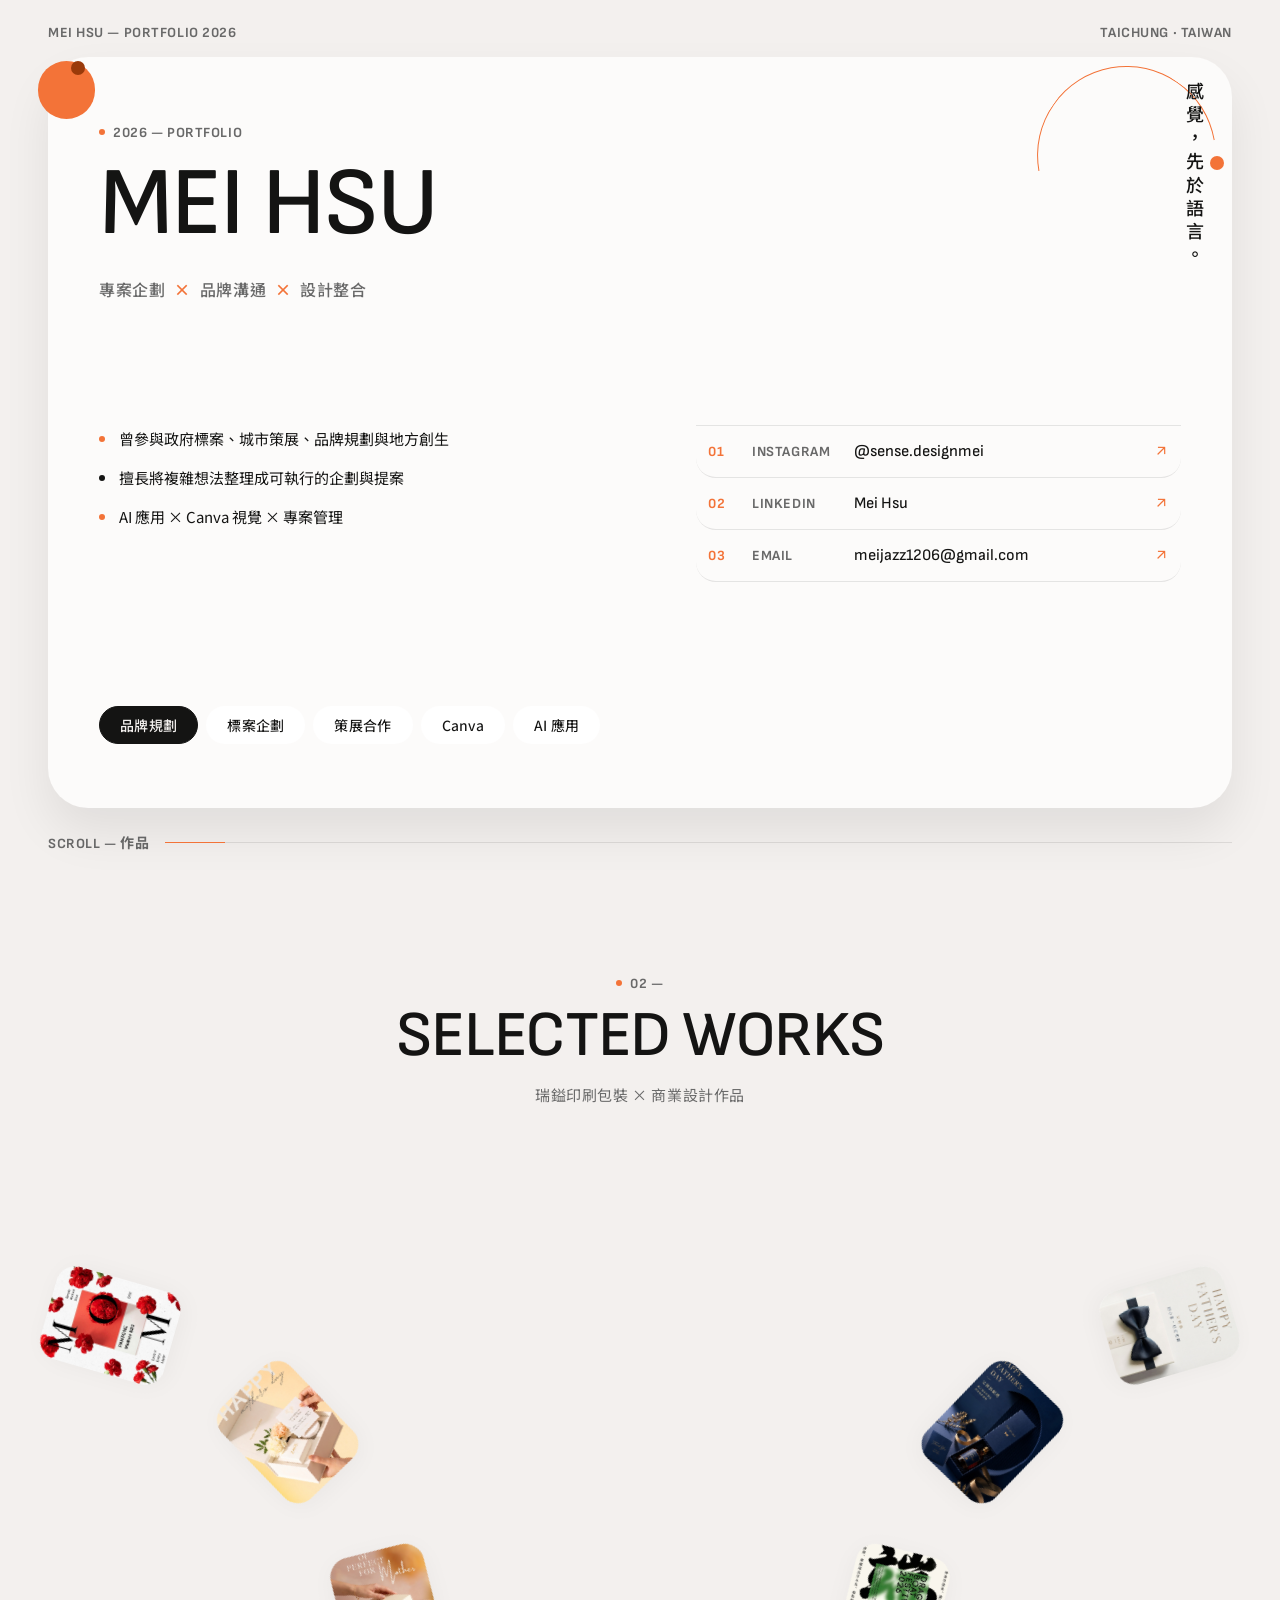
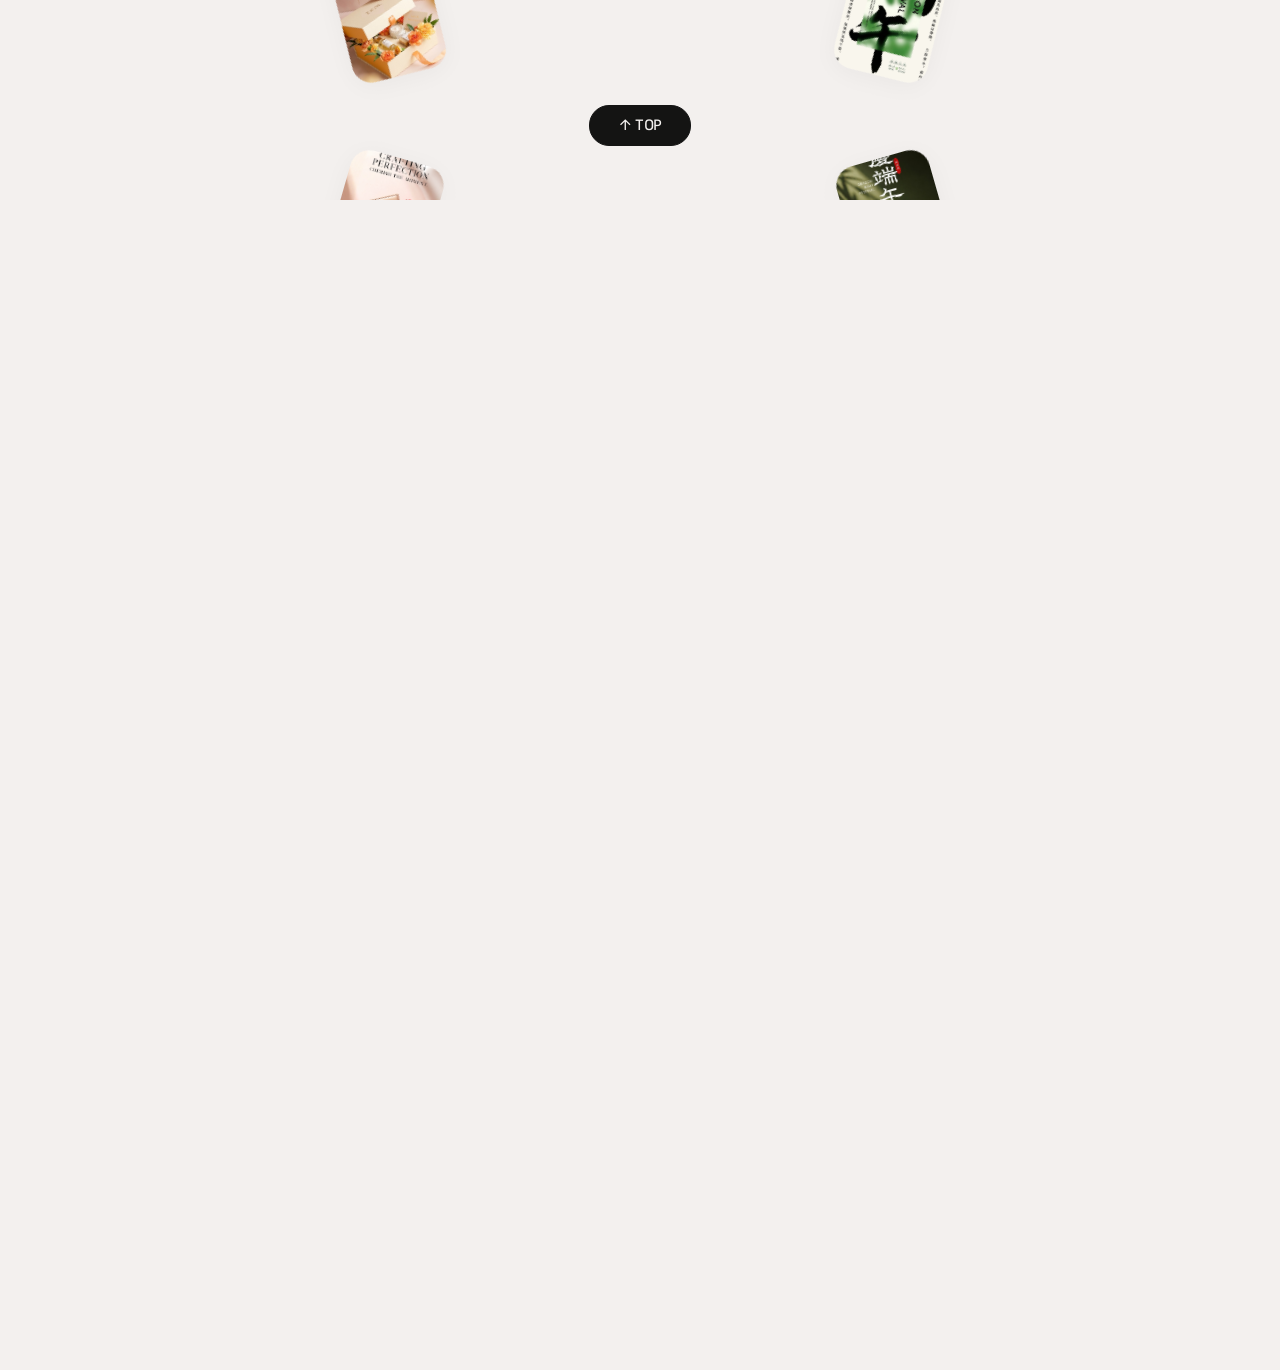
==== commit 7fa22627: "Refine hero tag pills - drop the orange outline on the third pill; only the first pill carries   the" ====
--- a/index.html
+++ b/index.html
@@ -68,7 +68,7 @@
             </div>
 
             <div class="hero-tagrow">
-                <span>標案企劃</span><span>品牌企劃</span><span>策展合作</span><span>Canva</span><span>AI 應用</span>
+                <span>品牌規劃</span><span>標案企劃</span><span>策展合作</span><span>Canva</span><span>AI 應用</span>
             </div>
         </div>
 
--- a/style.css
+++ b/style.css
@@ -374,7 +374,7 @@
     color: var(--paper);
 }
 
-/* 三階層次：① 實心暖黑（主定位）③ 橘框（次重點）其餘白底 */
+/* 只有第一顆是實心暖黑（主定位），其餘一律白底，靠 hover 做回饋 */
 .hero-tagrow span:nth-child(1) {
     background: var(--ink);
     border-color: var(--ink);
@@ -386,19 +386,6 @@
 .hero-tagrow span:nth-child(1):hover {
     background: var(--white);
     color: var(--ink);
-}
-
-.hero-tagrow span:nth-child(3) {
-    background: var(--white);
-    border-color: var(--orange);
-    color: var(--orange);
-    font-weight: 500;
-}
-
-.hero-tagrow span:nth-child(3):hover {
-    background: var(--ink);
-    border-color: var(--ink);
-    color: var(--paper);
 }
 
 /* SCROLL 提示 */
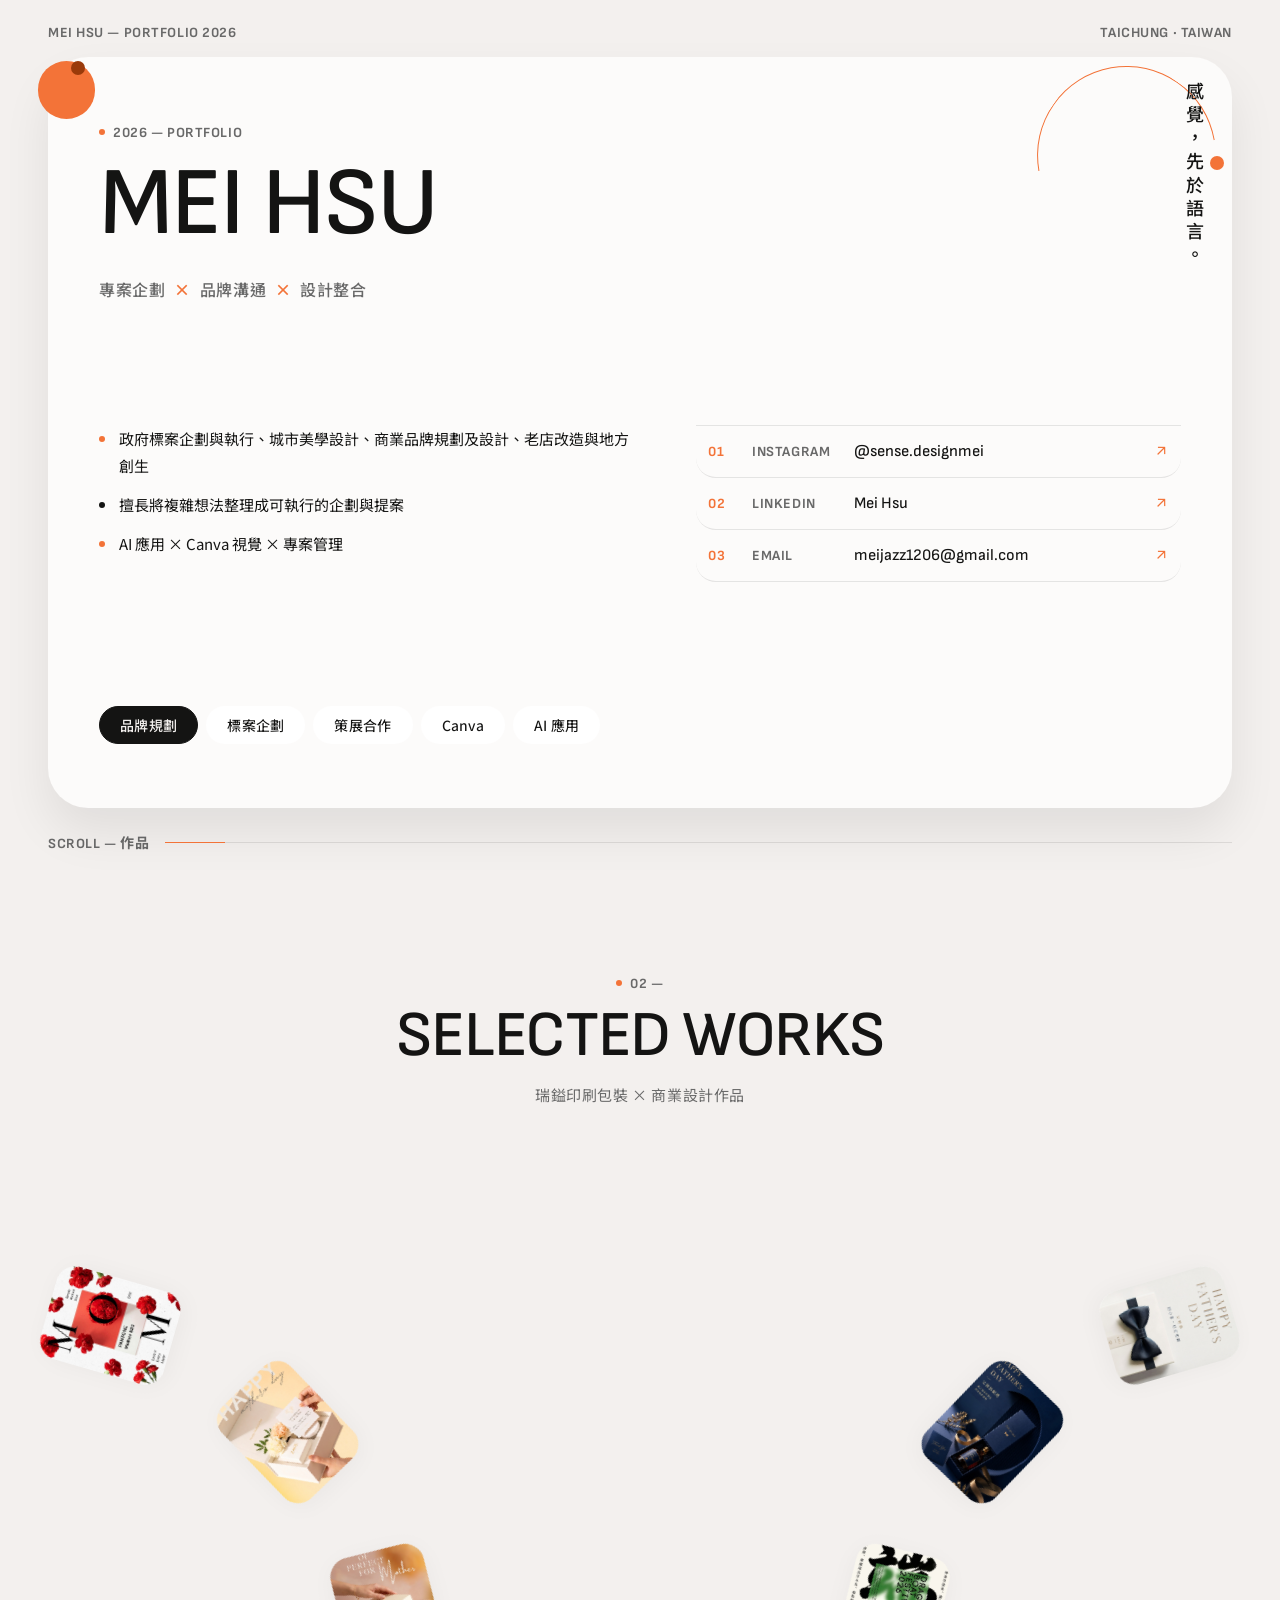
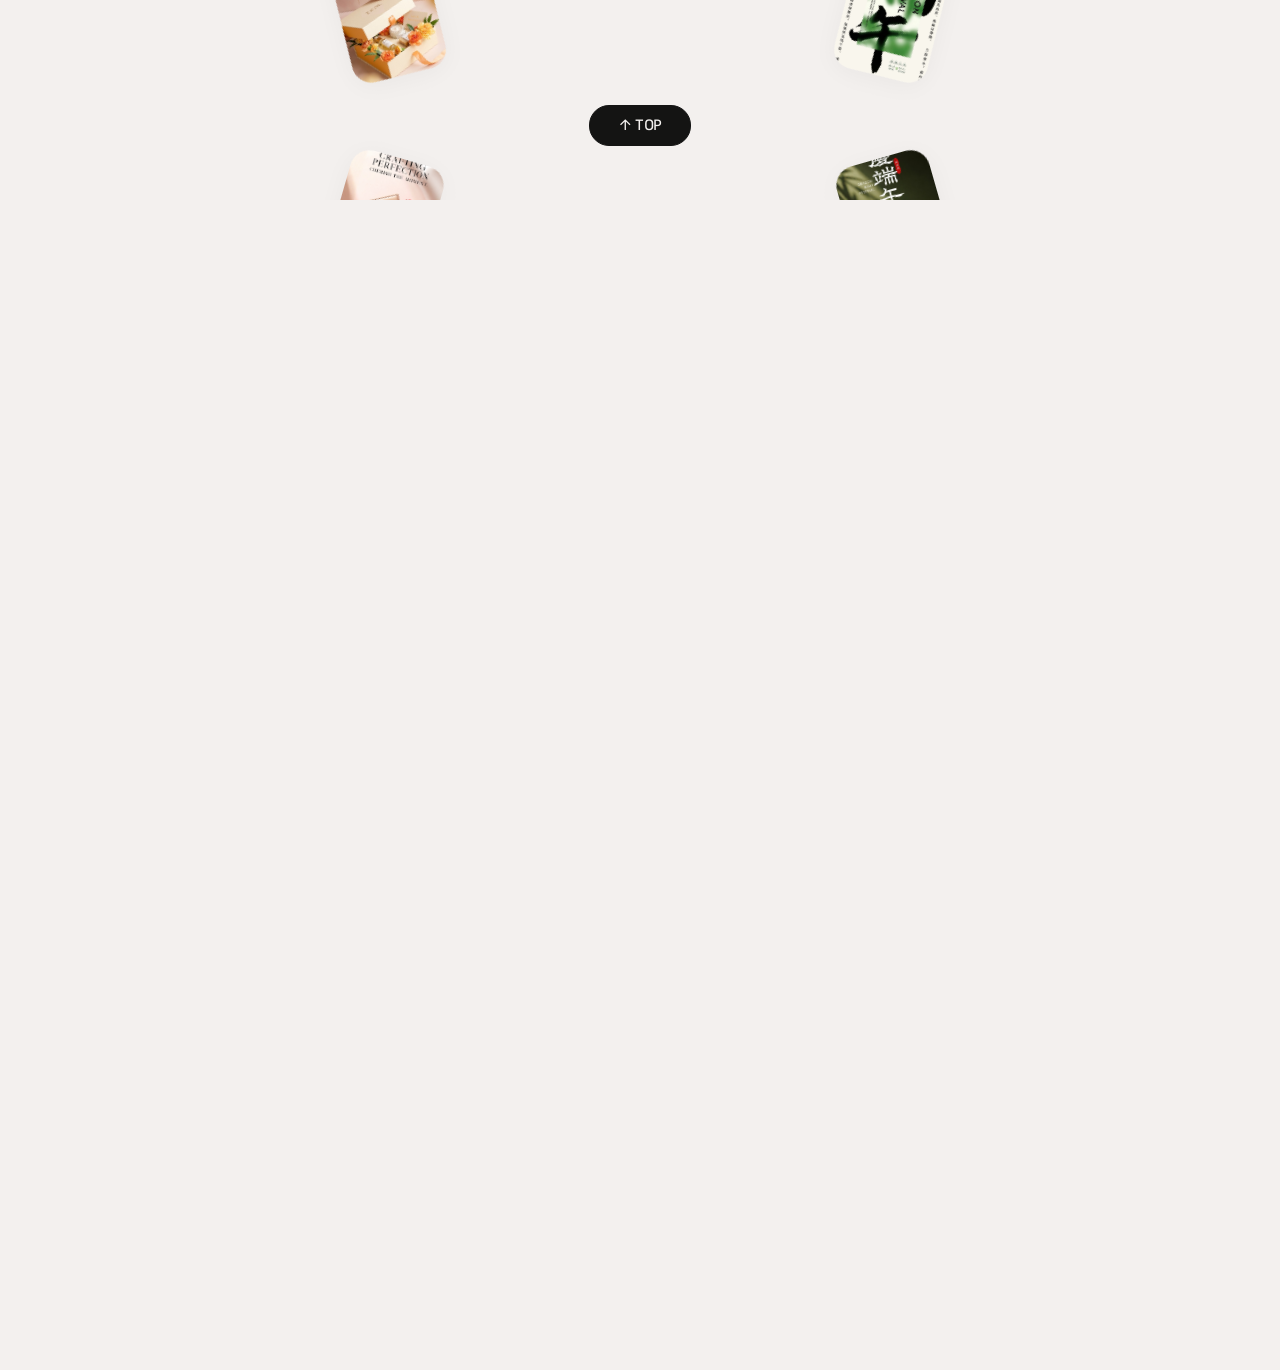
==== commit 1cd727e6: "Update hero bio line Co-Authored-By: Claude Opus 4.8 <noreply@anthropic.com>" ====
--- a/index.html
+++ b/index.html
@@ -49,7 +49,7 @@
 
             <div class="hero-cols">
                 <ul class="hero-bio">
-                    <li>曾參與政府標案、城市策展、品牌規劃與地方創生</li>
+                    <li>政府標案企劃與執行、城市美學設計、商業品牌規劃及設計、老店改造與地方創生</li>
                     <li>擅長將複雜想法整理成可執行的企劃與提案</li>
                     <li>AI 應用 × Canva 視覺 × 專案管理</li>
                 </ul>
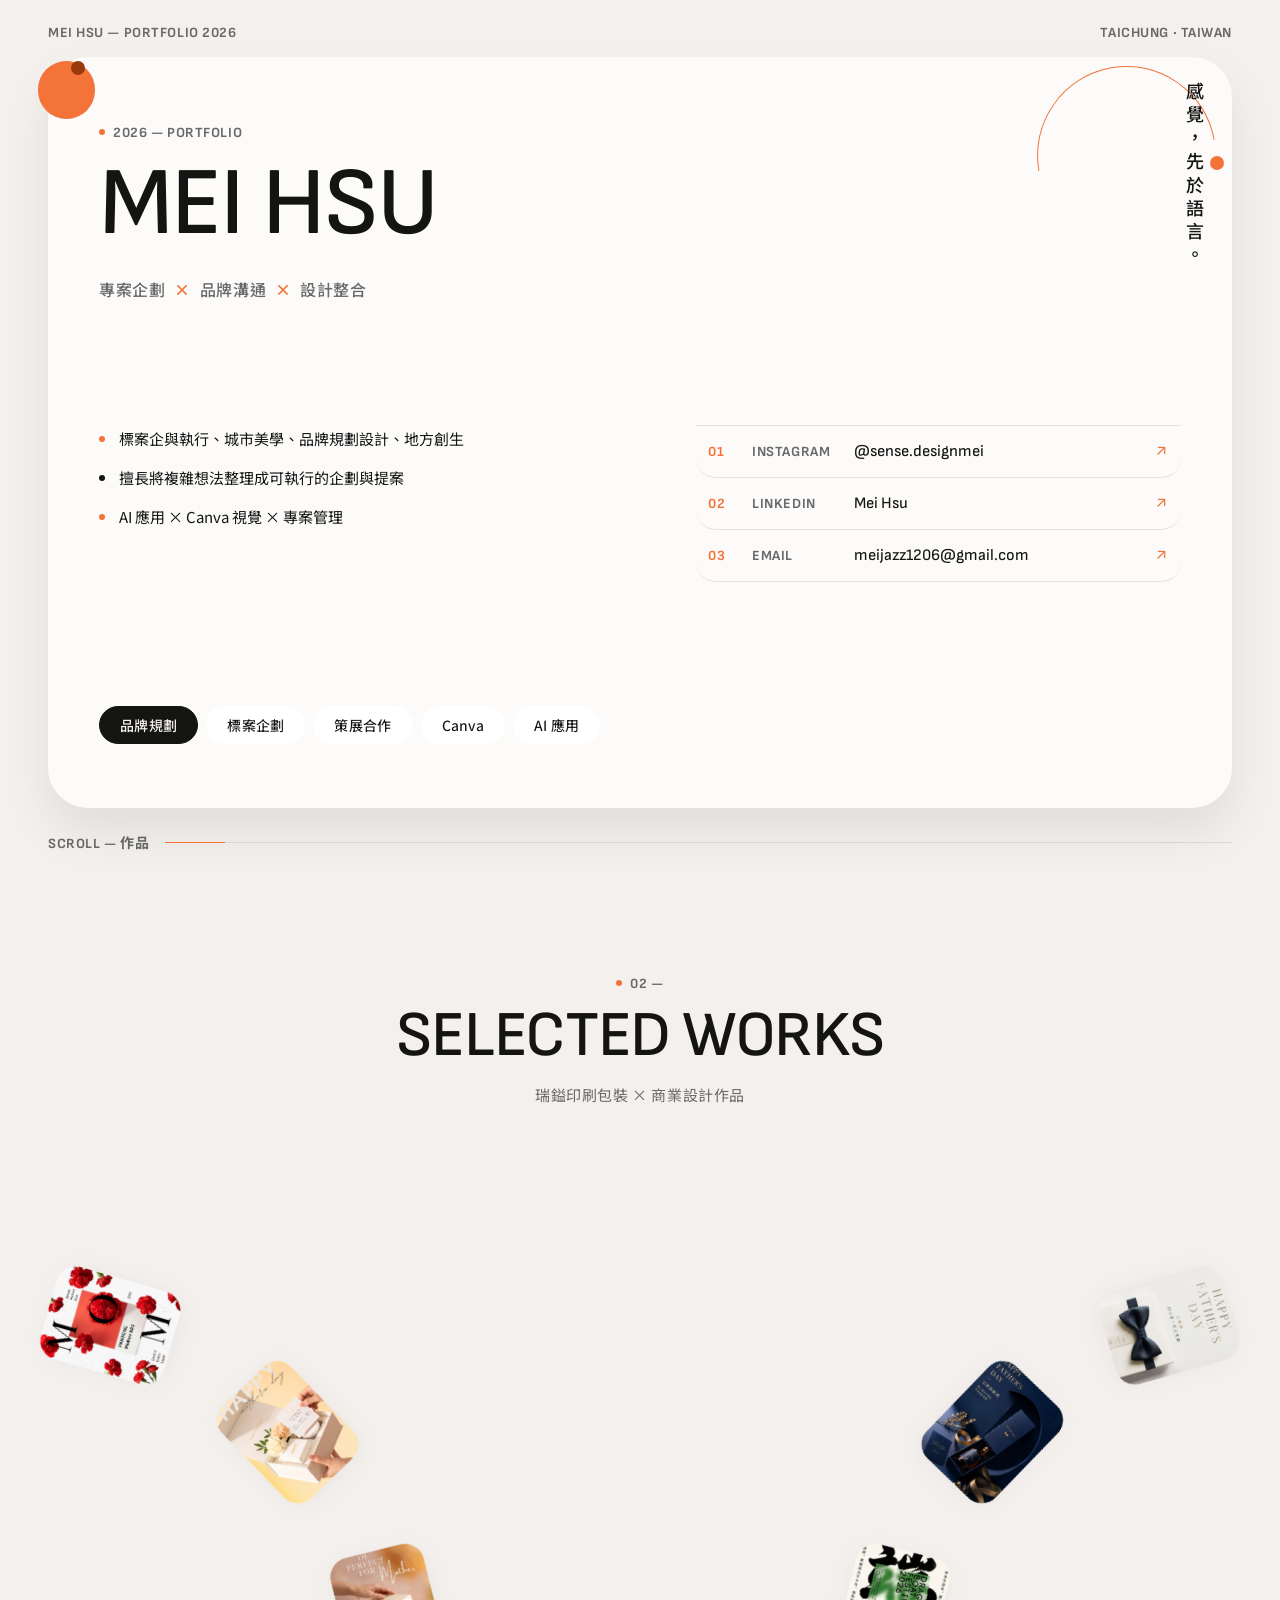
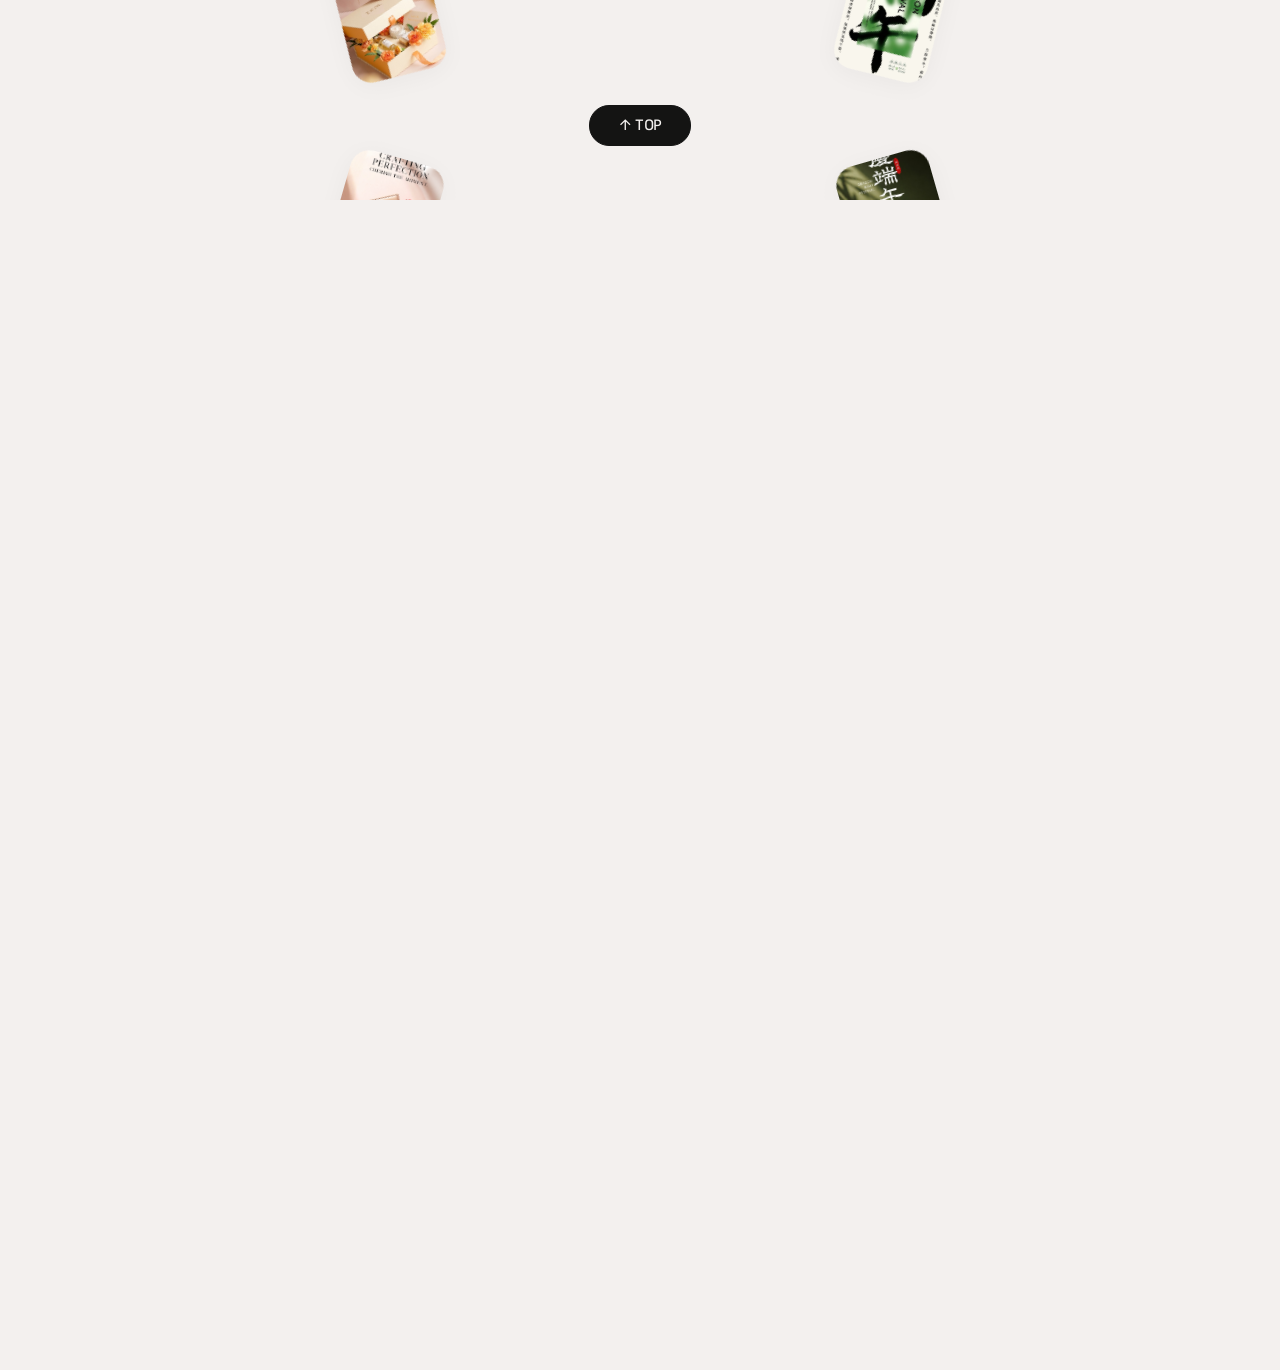
==== commit f64ba4e9: "Update hero bio line Co-Authored-By: Claude Opus 4.8 <noreply@anthropic.com>" ====
--- a/index.html
+++ b/index.html
@@ -49,7 +49,7 @@
 
             <div class="hero-cols">
                 <ul class="hero-bio">
-                    <li>政府標案企劃與執行、城市美學設計、商業品牌規劃及設計、老店改造與地方創生</li>
+                    <li>標案企與執行、城市美學、品牌規劃設計、地方創生</li>
                     <li>擅長將複雜想法整理成可執行的企劃與提案</li>
                     <li>AI 應用 × Canva 視覺 × 專案管理</li>
                 </ul>
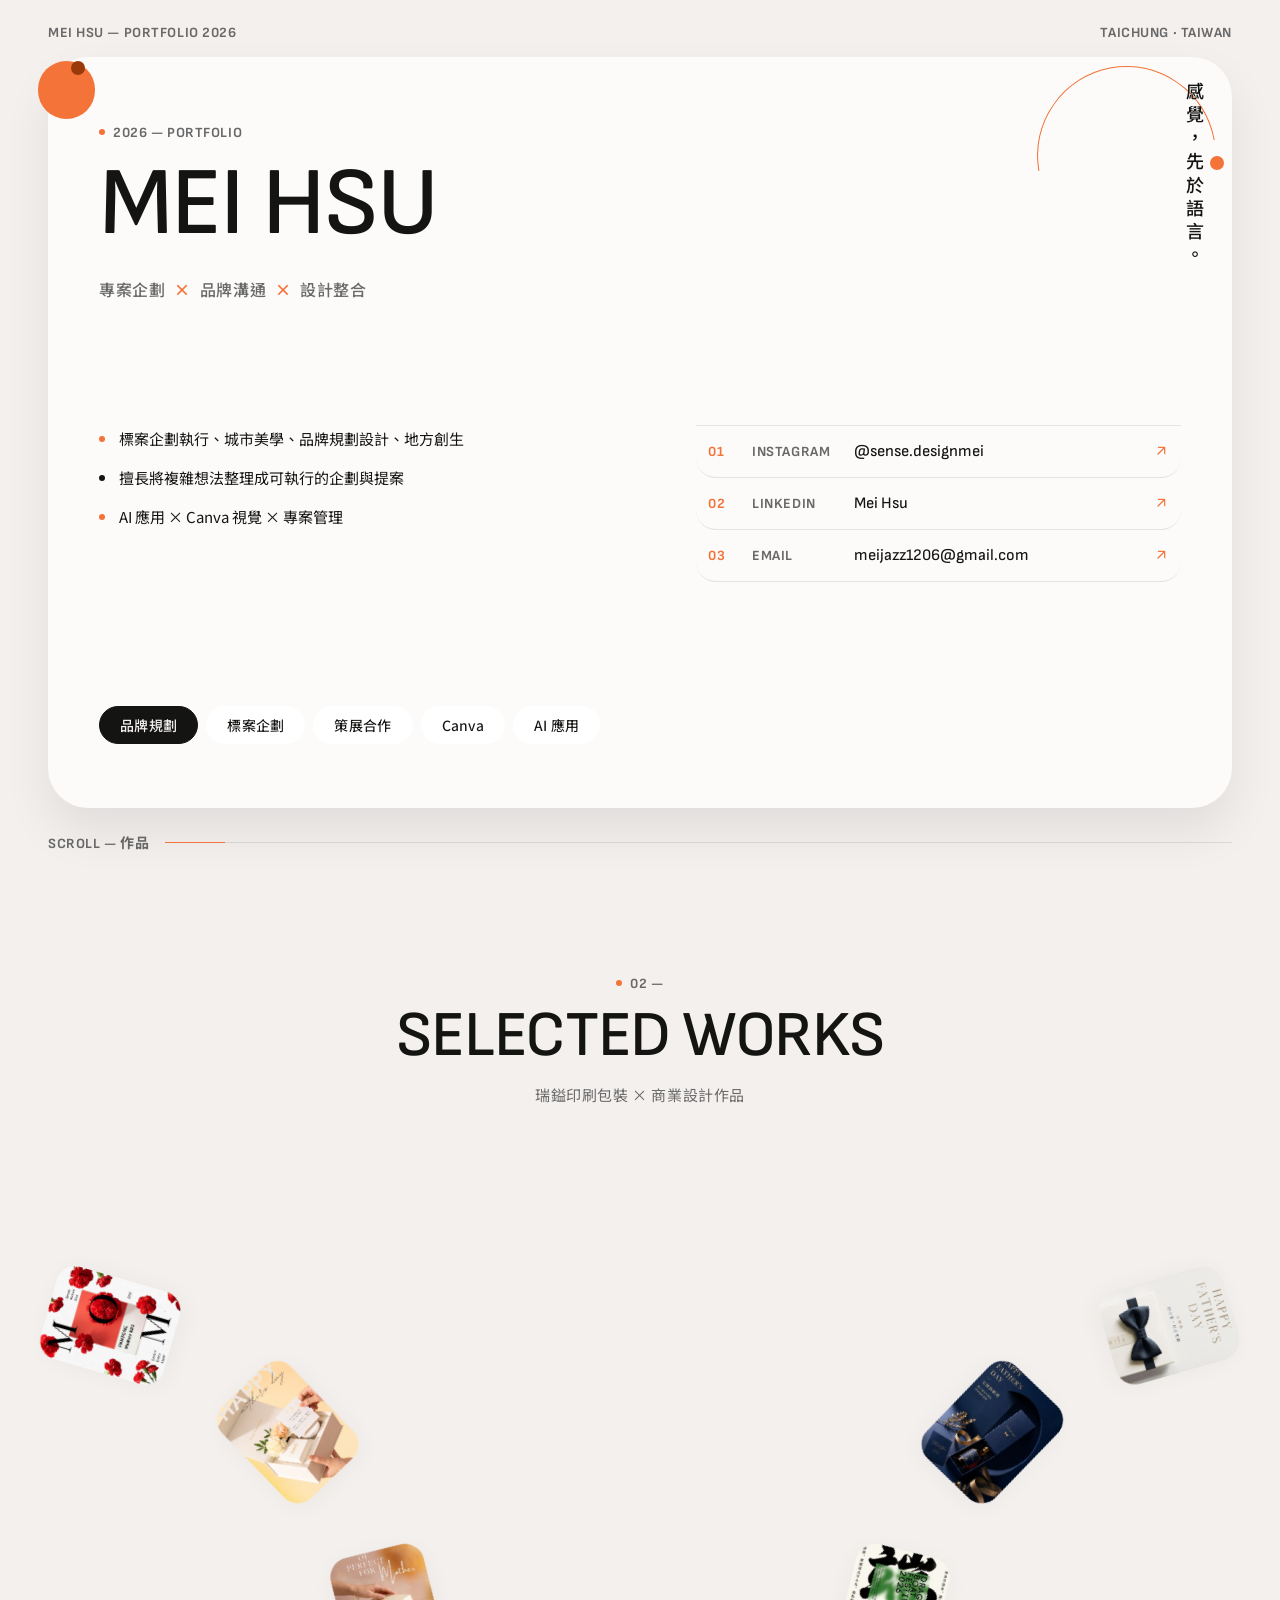
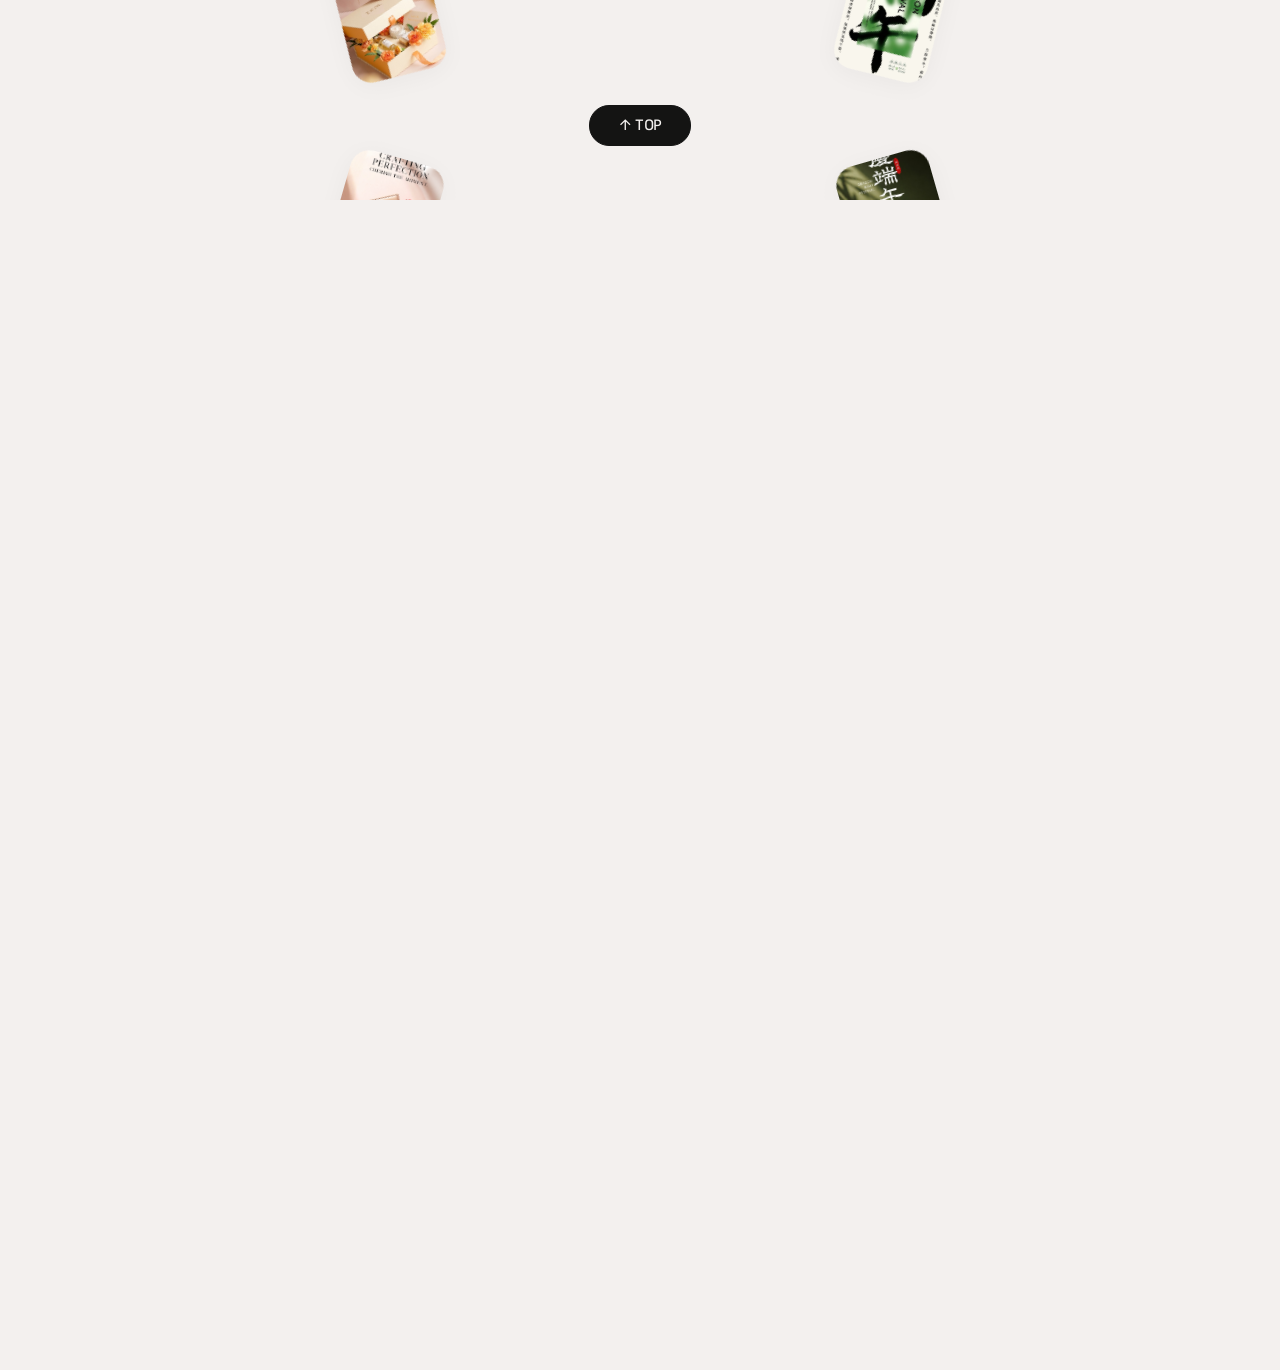
==== commit 44322bb4: "修正自我介紹錯字：標案企與執行 → 標案企劃執行 Co-Authored-By: Claude Opus 5.5 <noreply@anthropic.com>" ====
--- a/index.html
+++ b/index.html
@@ -49,7 +49,7 @@
 
             <div class="hero-cols">
                 <ul class="hero-bio">
-                    <li>標案企與執行、城市美學、品牌規劃設計、地方創生</li>
+                    <li>標案企劃執行、城市美學、品牌規劃設計、地方創生</li>
                     <li>擅長將複雜想法整理成可執行的企劃與提案</li>
                     <li>AI 應用 × Canva 視覺 × 專案管理</li>
                 </ul>
